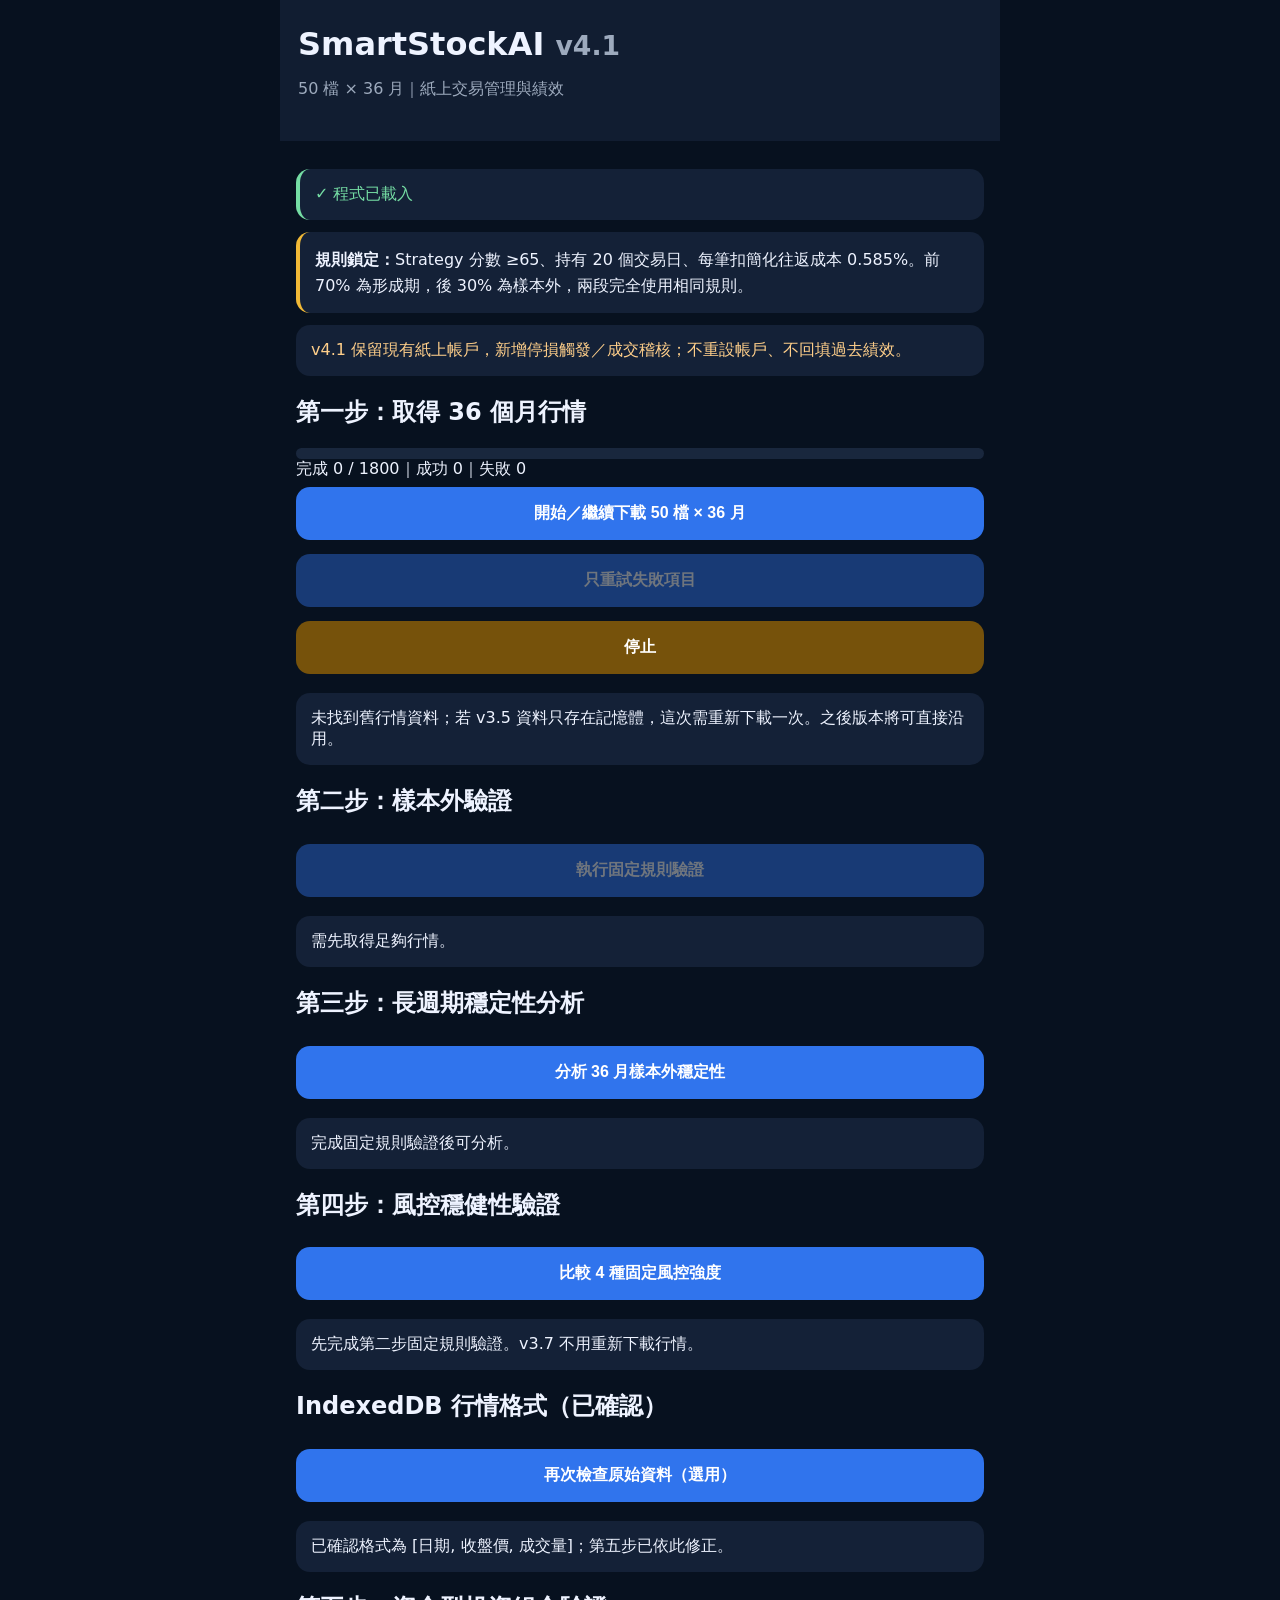
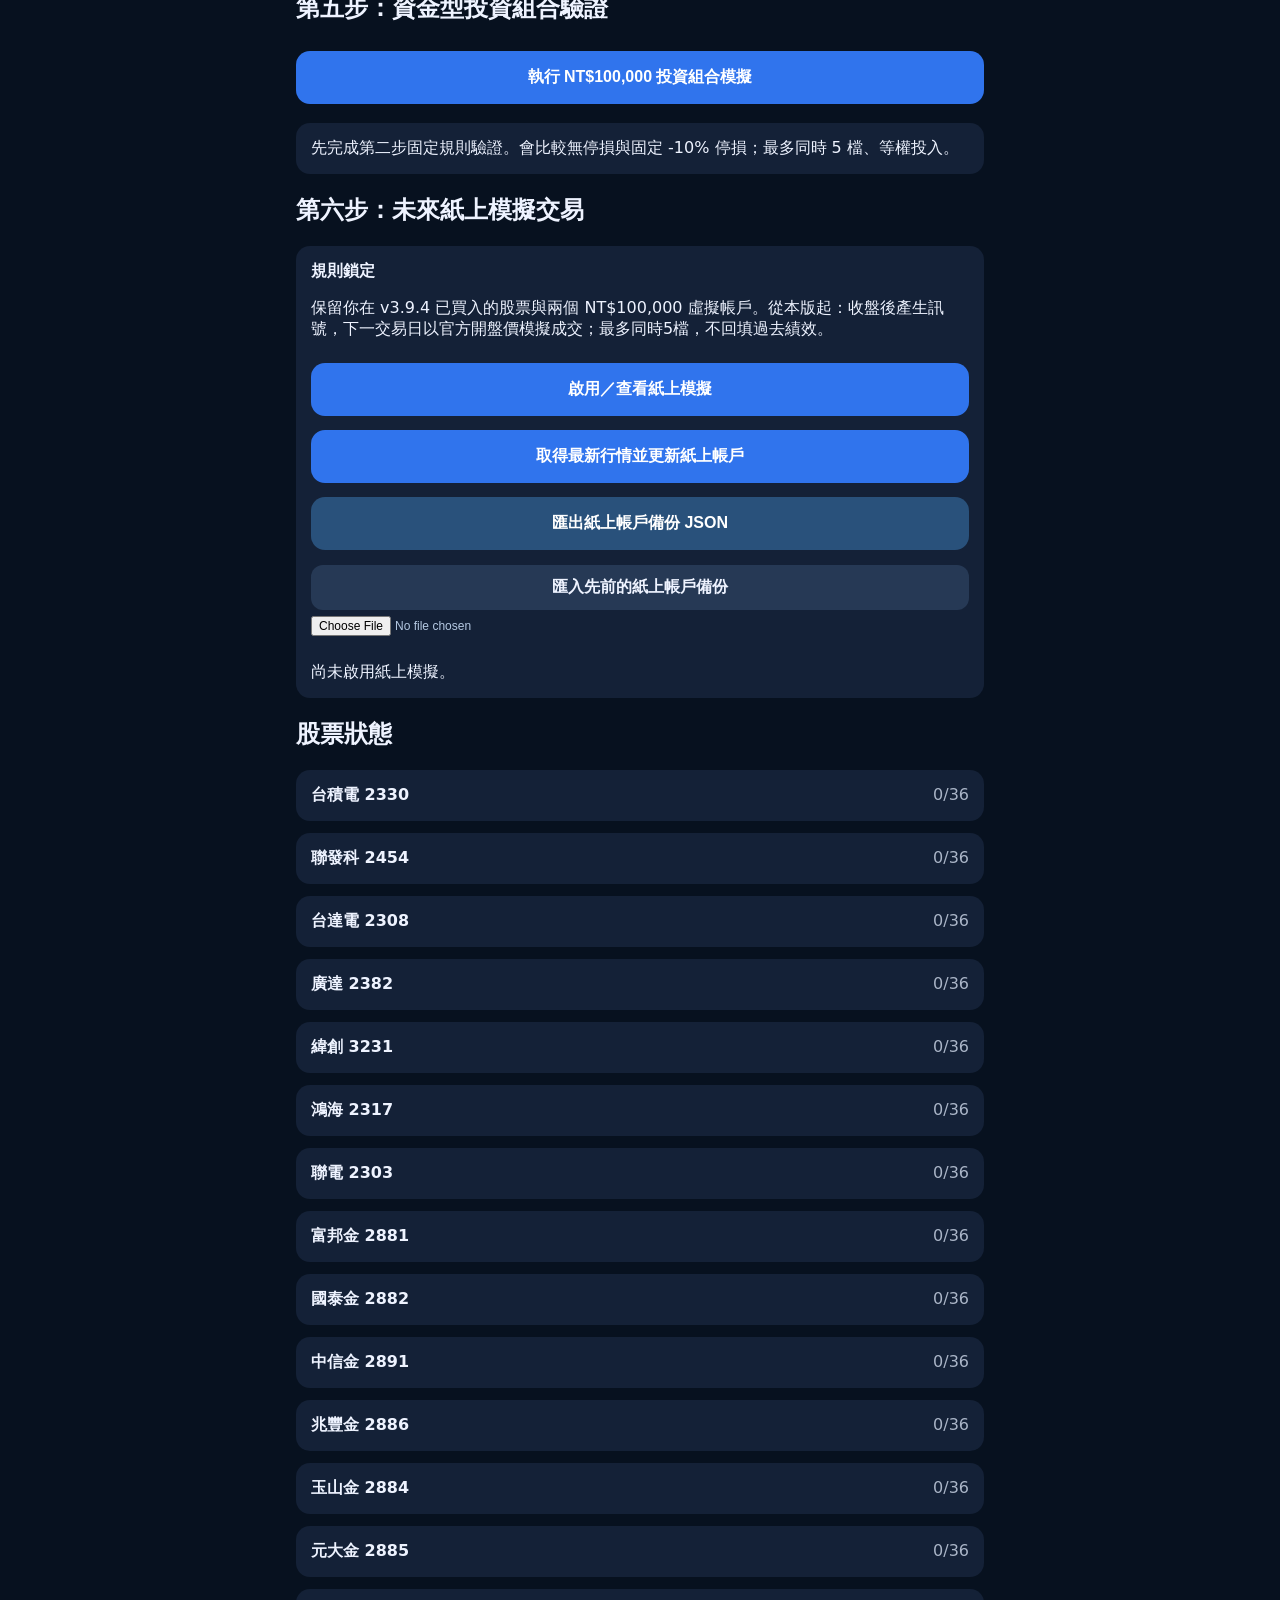
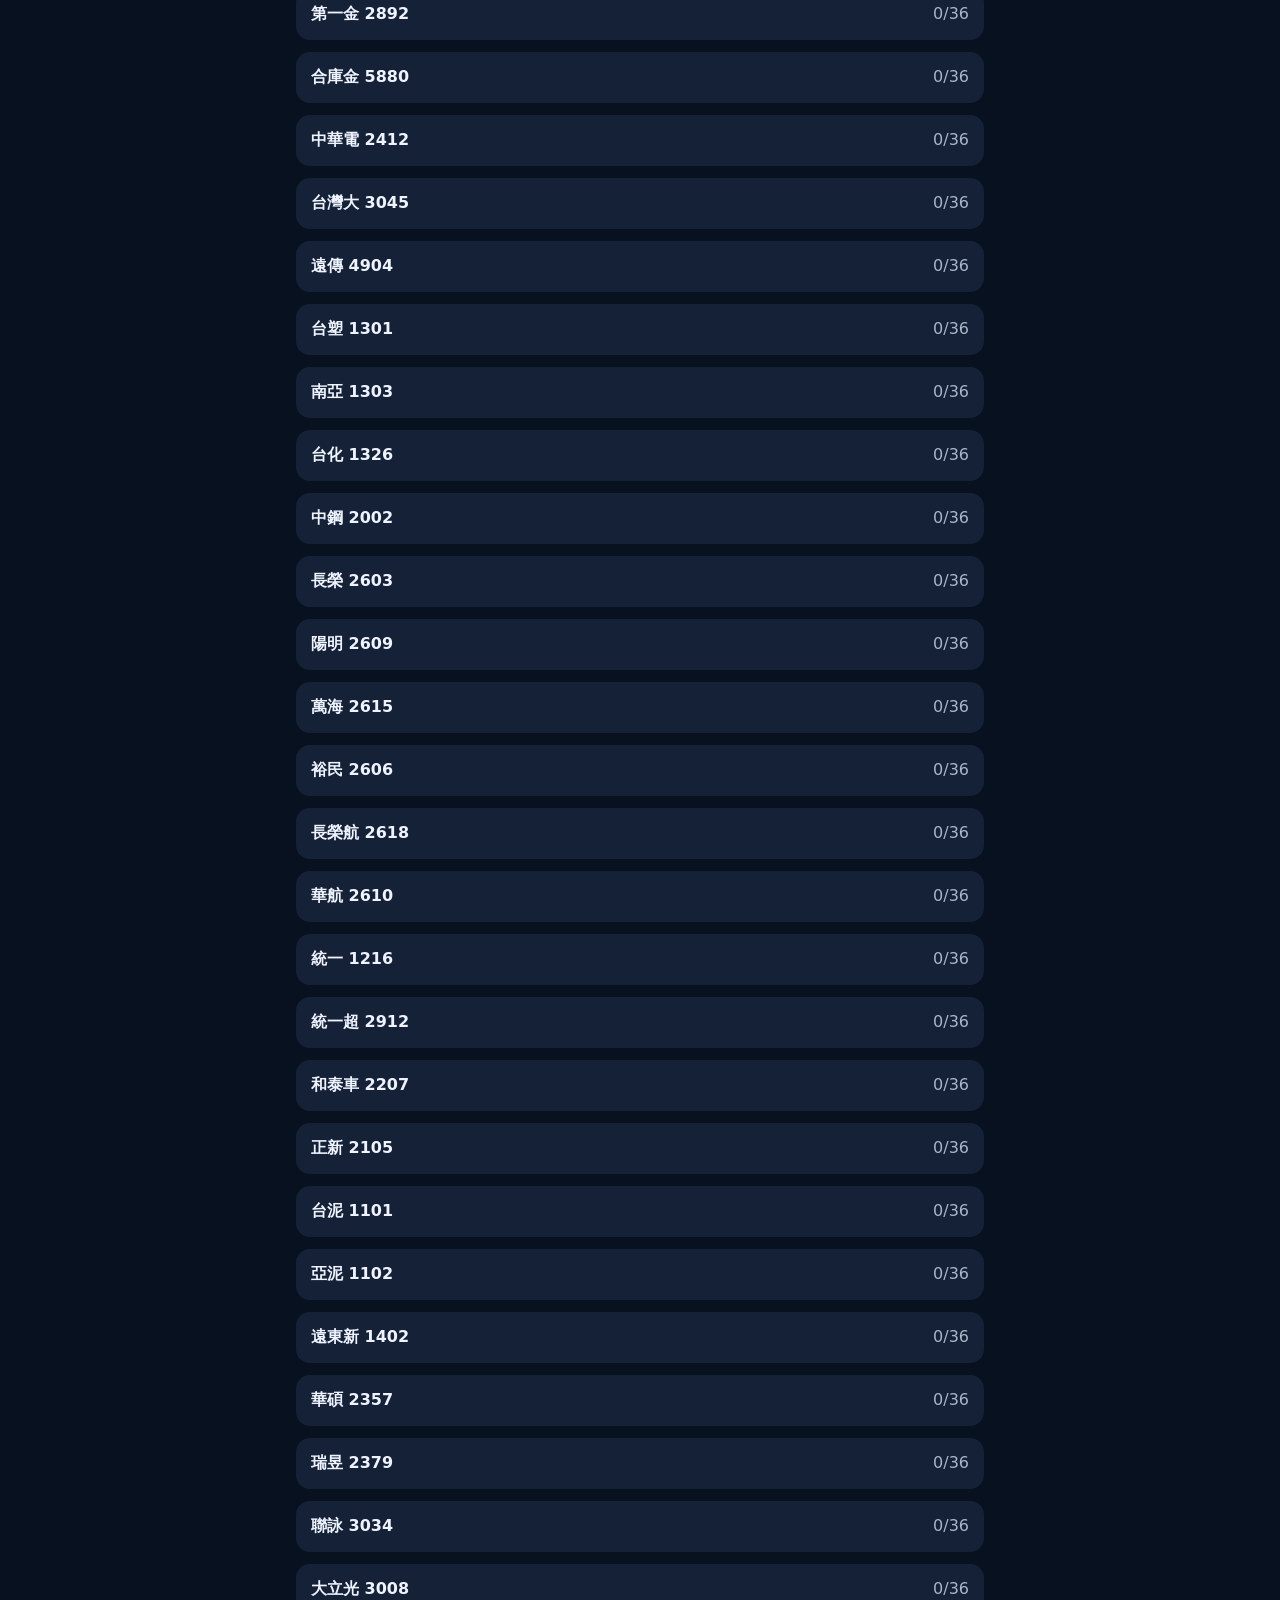
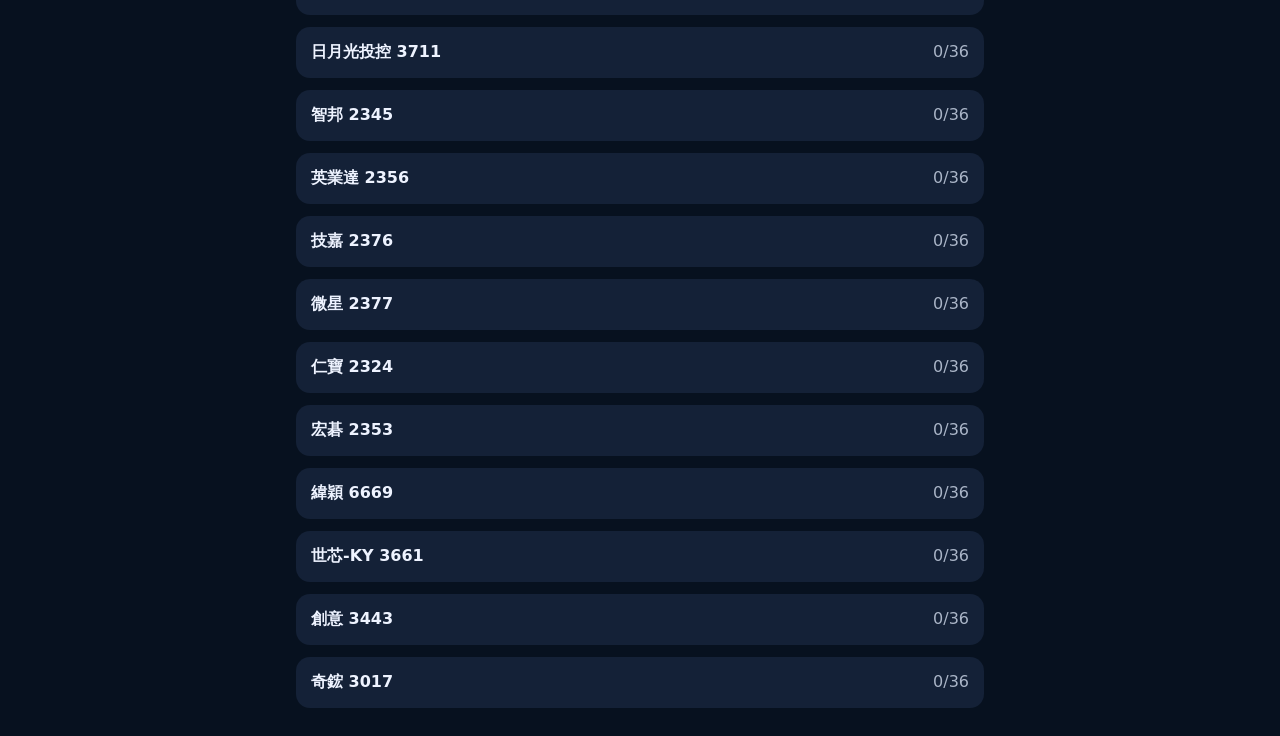
==== index.html @ 05447b38 "Add files via upload" ====
<!doctype html><html lang="zh-Hant"><head><meta charset="utf-8"><meta name="viewport" content="width=device-width,initial-scale=1"><title>SmartStockAI v4.1</title><link rel="stylesheet" href="style.css?v=41"></head><body><header><h1>SmartStockAI <small>v4.1</small></h1><p>50 檔 × 36 月｜紙上交易管理與績效</p></header><main><div class="ok">✓ 程式已載入</div><div class="note"><b>規則鎖定：</b>Strategy 分數 ≥65、持有 20 個交易日、每筆扣簡化往返成本 0.585%。前 70% 為形成期，後 30% 為樣本外，兩段完全使用相同規則。</div><div class="warn">v4.1 保留現有紙上帳戶，新增停損觸發／成交稽核；不重設帳戶、不回填過去績效。</div><h2>第一步：取得 36 個月行情</h2><div class="meter"><div id="bar"></div></div><div id="summary"></div><button id="start">開始／繼續下載 50 檔 × 36 月</button><button id="retry">只重試失敗項目</button><button id="stop" class="stop">停止</button><div id="work" class="box">等待操作</div><h2>第二步：樣本外驗證</h2><button id="validate">執行固定規則驗證</button><div id="result" class="box">需先取得足夠行情。</div><h2>第三步：長週期穩定性分析</h2><button id="stability">分析 36 月樣本外穩定性</button><div id="stable" class="box">完成固定規則驗證後可分析。</div><h2>第四步：風控穩健性驗證</h2>
<button id="risk">比較 4 種固定風控強度</button>
<div id="riskResult" class="box">先完成第二步固定規則驗證。v3.7 不用重新下載行情。</div><h2>IndexedDB 行情格式（已確認）</h2>
<button id="inspectDB">再次檢查原始資料（選用）</button>
<div id="inspectResult" class="box">已確認格式為 [日期, 收盤價, 成交量]；第五步已依此修正。</div>
<h2>第五步：資金型投資組合驗證</h2>
<button id="portfolio">執行 NT$100,000 投資組合模擬</button>
<div id="portfolioResult" class="box">先完成第二步固定規則驗證。會比較無停損與固定 -10% 停損；最多同時 5 檔、等權投入。</div>
<h2>第六步：未來紙上模擬交易</h2>
<div class="box">
  <b>規則鎖定</b>
  <p>保留你在 v3.9.4 已買入的股票與兩個 NT$100,000 虛擬帳戶。從本版起：收盤後產生訊號，下一交易日以官方開盤價模擬成交；最多同時5檔，不回填過去績效。</p>
  <button id="paperInit">啟用／查看紙上模擬</button>
  <button id="paperRun">取得最新行情並更新紙上帳戶</button>
<button id="paperBackup" class="secondary">匯出紙上帳戶備份 JSON</button>
<label class="restoreLabel" for="paperRestore">匯入先前的紙上帳戶備份</label><input id="paperRestore" type="file" accept="application/json,.json">
  <div id="paperResult">尚未啟用紙上模擬。</div>
</div>
<h2>股票狀態</h2><div id="stocks"></div></main><script src="app.js?v=41"></script></body></html>
---- style.css ----
*{box-sizing:border-box}body{margin:0;background:#07111f;color:#eef3ff;font-family:system-ui,sans-serif}header,main{max-width:720px;margin:auto}header{padding:25px 18px;background:#111d31}h1{margin:0}small,header p,.foot{color:#9daabd}main{padding:16px}.ok,.note,.warn,.box,.card,.mini{background:#142137;border-radius:14px;padding:15px;margin:12px 0}.ok{color:#75dda4;border-left:4px solid #75dda4}.note{border-left:4px solid #f1b936;line-height:1.6}.warn{color:#ffcf8a}.meter{height:11px;background:#19273d;border-radius:10px;overflow:hidden}.meter div{height:100%;background:#3478ef}.card,.mini{display:flex;justify-content:space-between;gap:10px}.card span,.mini span{color:#aab5c7;text-align:right}button{width:100%;border:0;border-radius:14px;padding:16px;margin:7px 0;background:#3074ed;color:#fff;font-weight:800;font-size:16px}button:disabled{opacity:.42}.stop{background:#76520b}.grid{display:grid;grid-template-columns:1fr 1fr;gap:10px}.grid div{background:#0e1a2d;border-radius:12px;padding:13px}.grid b{display:block;font-size:24px}.grid small{color:#9daabd}
.compare{display:grid;grid-template-columns:1fr 1fr;gap:10px;margin:12px 0}
.compare>div{background:#0e1a2d;border-radius:12px;padding:14px}
.compare h4{margin:0 0 10px;color:#aab5c7}
.compare b,.compare span{display:block;margin:5px 0}
@media(max-width:430px){.compare{grid-template-columns:1fr 1fr}.compare b{font-size:17px}}

.riskTable{display:grid;grid-template-columns:1.05fr .7fr .9fr .9fr 1.25fr;gap:1px;background:#26354b;border-radius:10px;overflow:hidden;margin:12px 0;font-size:13px}
.riskTable>div{background:#101d31;padding:10px 5px;text-align:center}
.riskTable .rh{font-weight:700;color:#aab7ca;background:#17263d}
@media(max-width:430px){.riskTable{font-size:11px}.riskTable>div{padding:9px 2px}}

#portfolioResult .compare{margin-top:12px}
#portfolioResult .compare span{font-size:13px;color:#c2ccda}

#paperResult{margin-top:14px}#paperResult .compare{margin-top:10px}

/* v4 paper trade management */
.paperTable{width:100%;border-collapse:collapse;white-space:nowrap;font-size:12px}
.paperTable th,.paperTable td{padding:10px 8px;border-bottom:1px solid #2d3d53;text-align:left}
.paperTable th{color:#b2c9e8;background:#1d304a}
.tableScroll{max-width:100%;overflow-x:auto;border-radius:10px;border:1px solid #253851;margin:8px 0 14px}
.gain{color:#8de1b7}.loss{color:#ffb3ad}
.paperChart{width:100%;display:block;background:#101e32;border-radius:10px;margin:8px 0}
.paperDates{font-size:12px;color:#a8b6cc}
.statusText{white-space:pre-wrap;overflow-wrap:anywhere;background:#10243b;border-radius:9px;padding:12px}
.restoreLabel{display:block;background:#263955;border-radius:12px;padding:12px;text-align:center;font-weight:700;margin-top:8px}
#paperRestore{margin:6px 0 12px;width:100%;font-size:12px;color:#b5c9e2}
button.secondary{background:#29517b}
.accountSummary b{font-size:19px}
@media(max-width:420px){.compare{gap:7px}.compare>div{padding:11px}.compare span{font-size:12px;overflow-wrap:anywhere}}
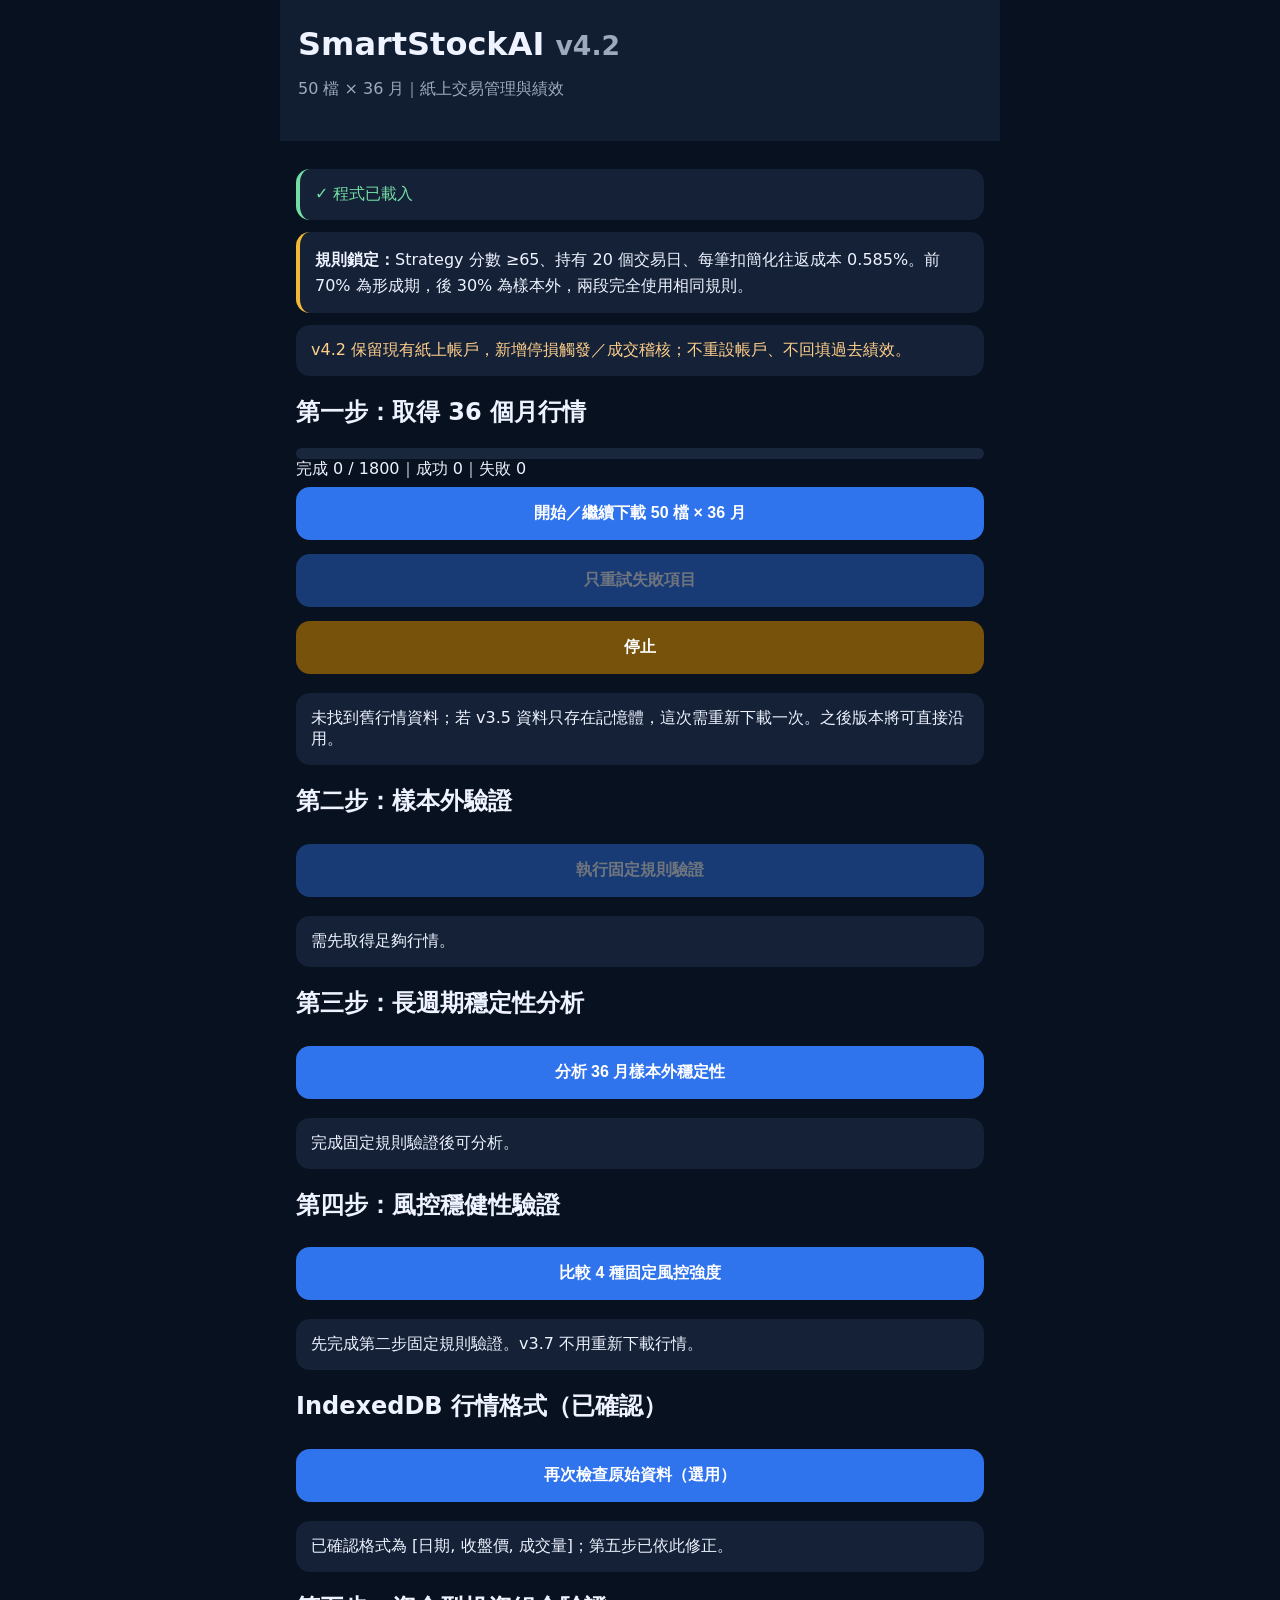
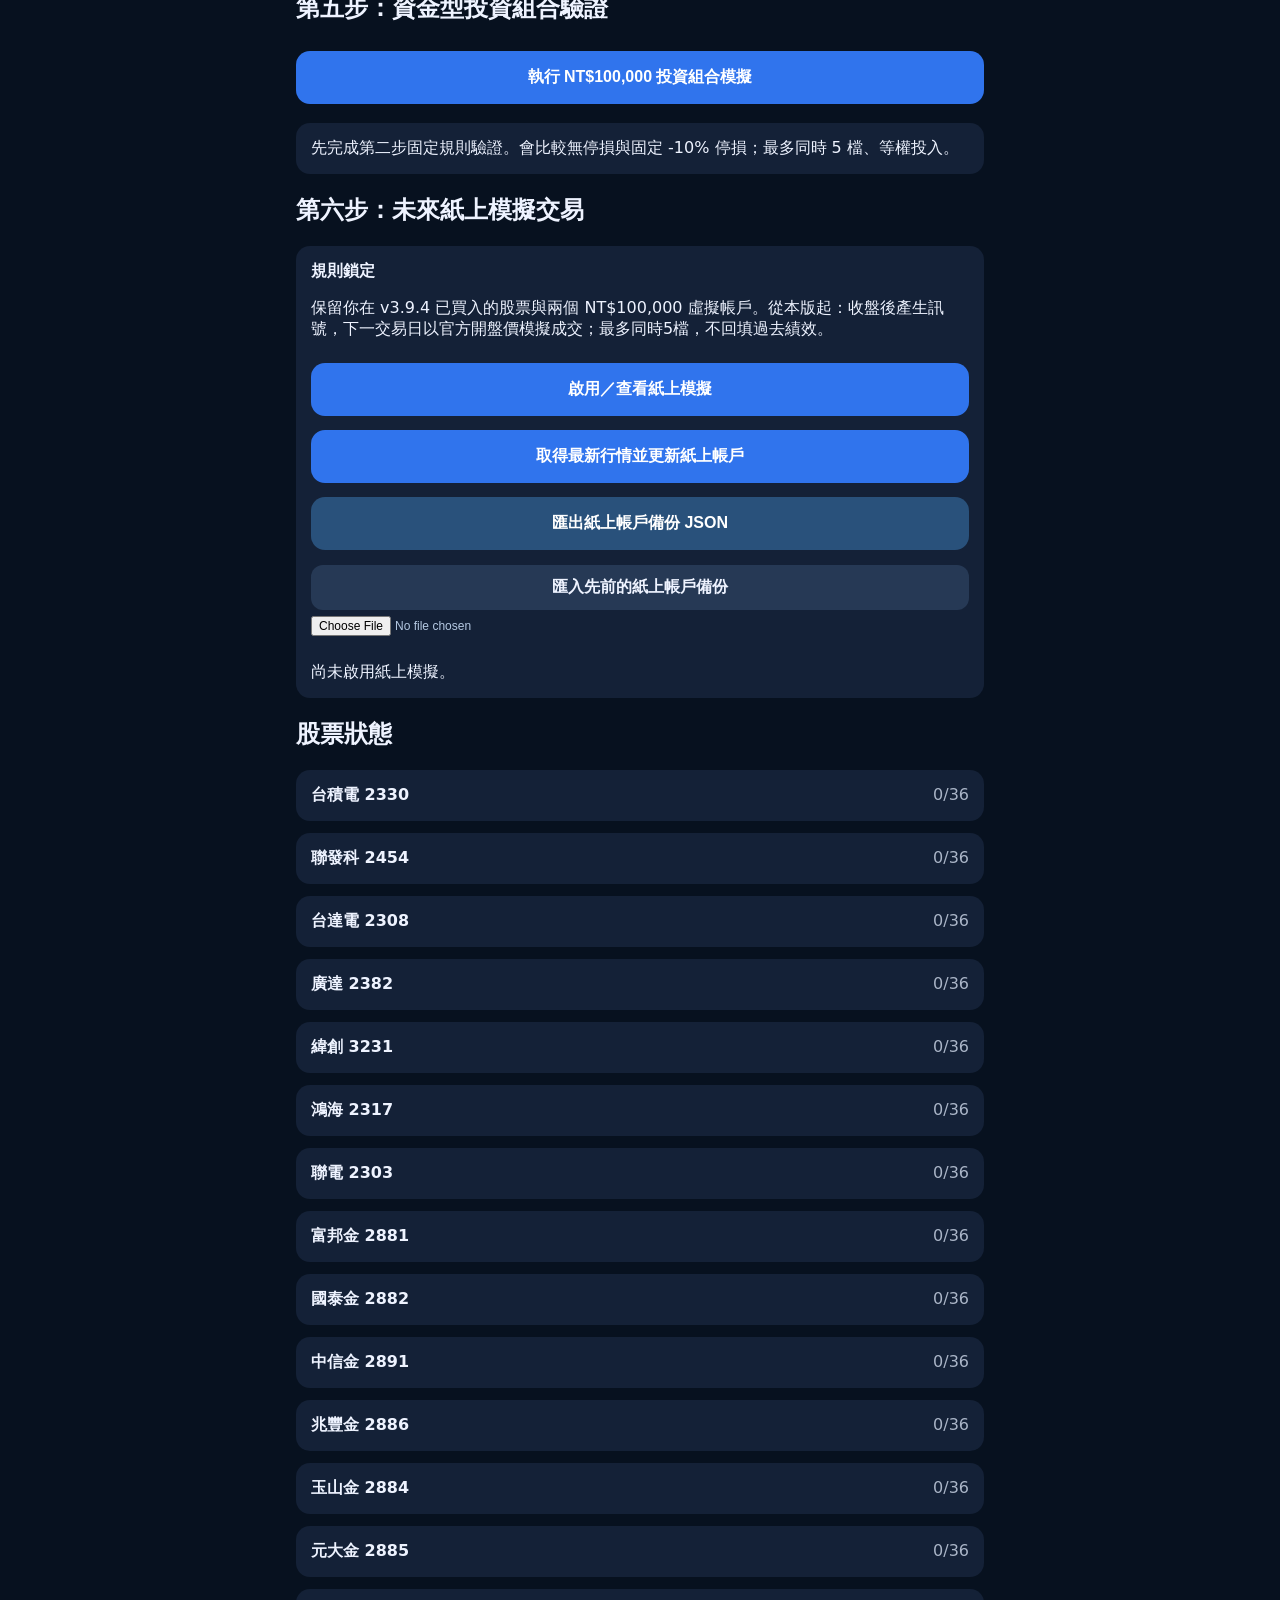
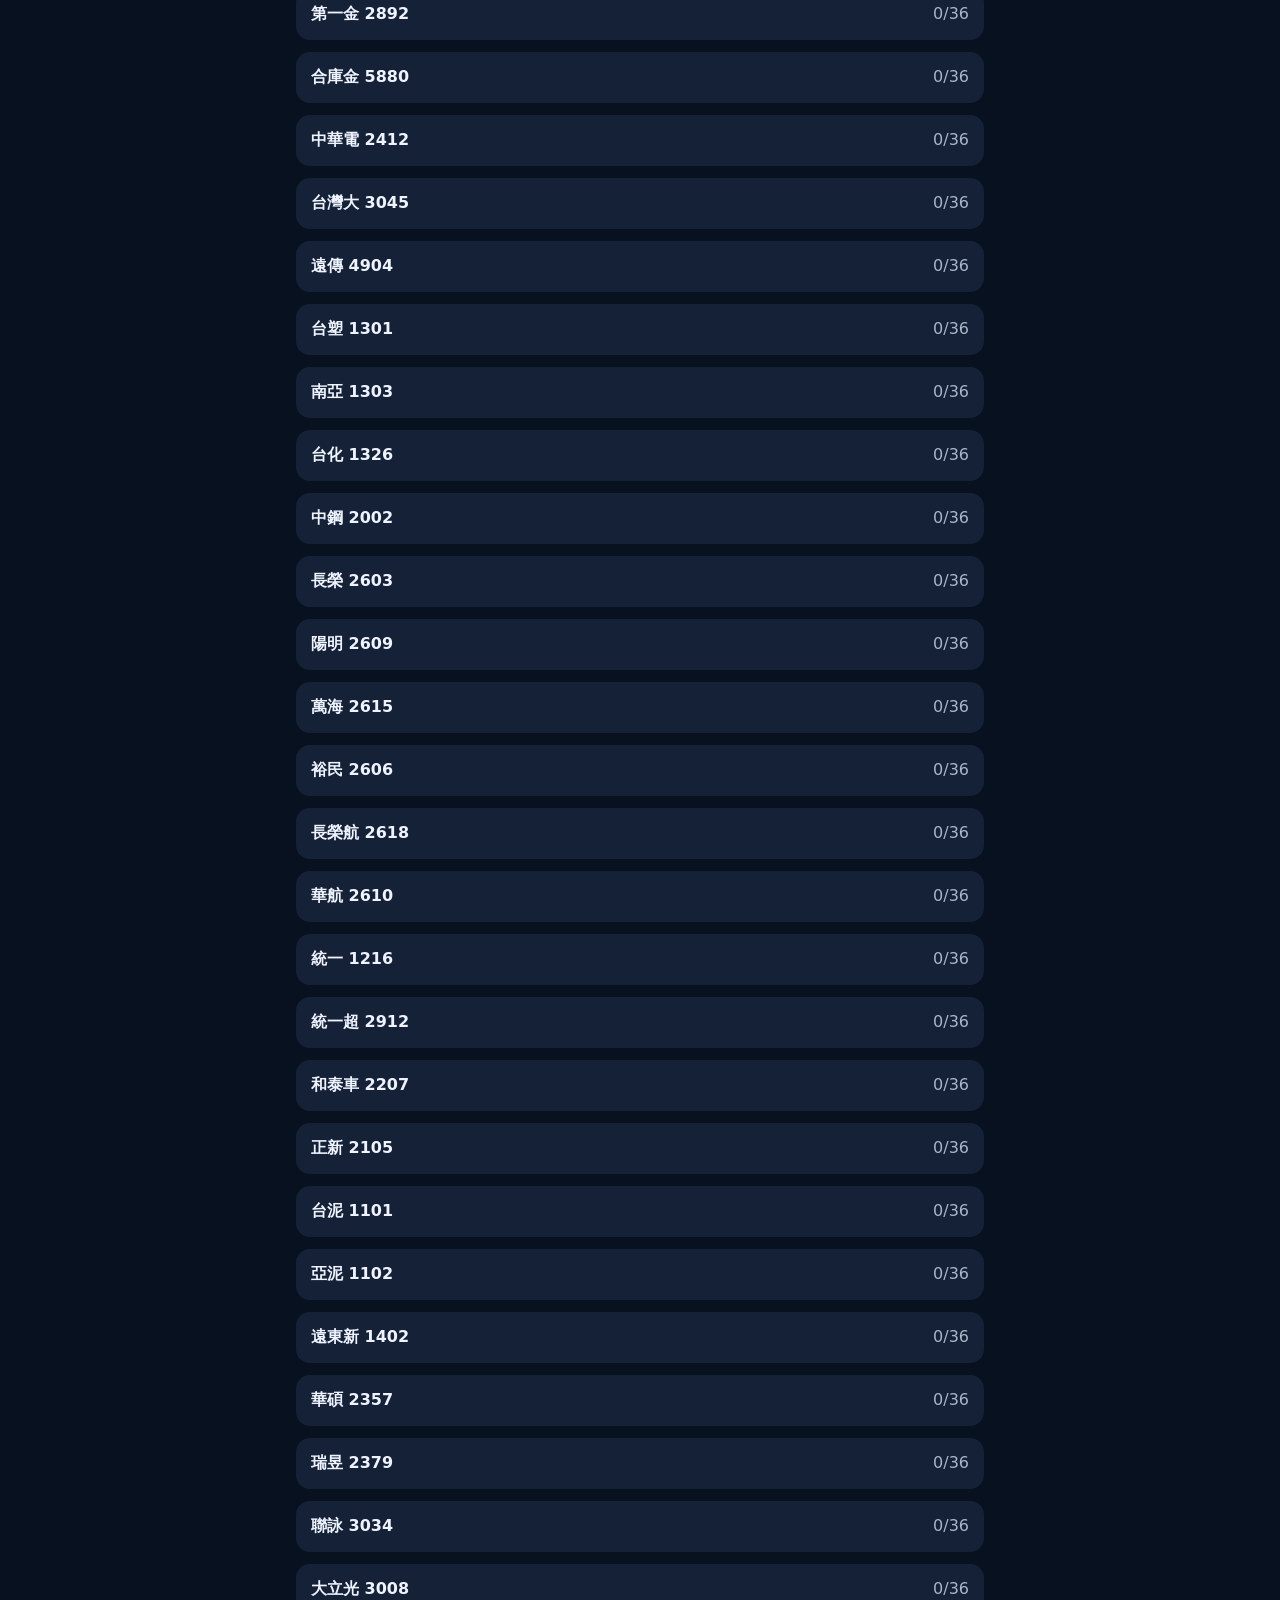
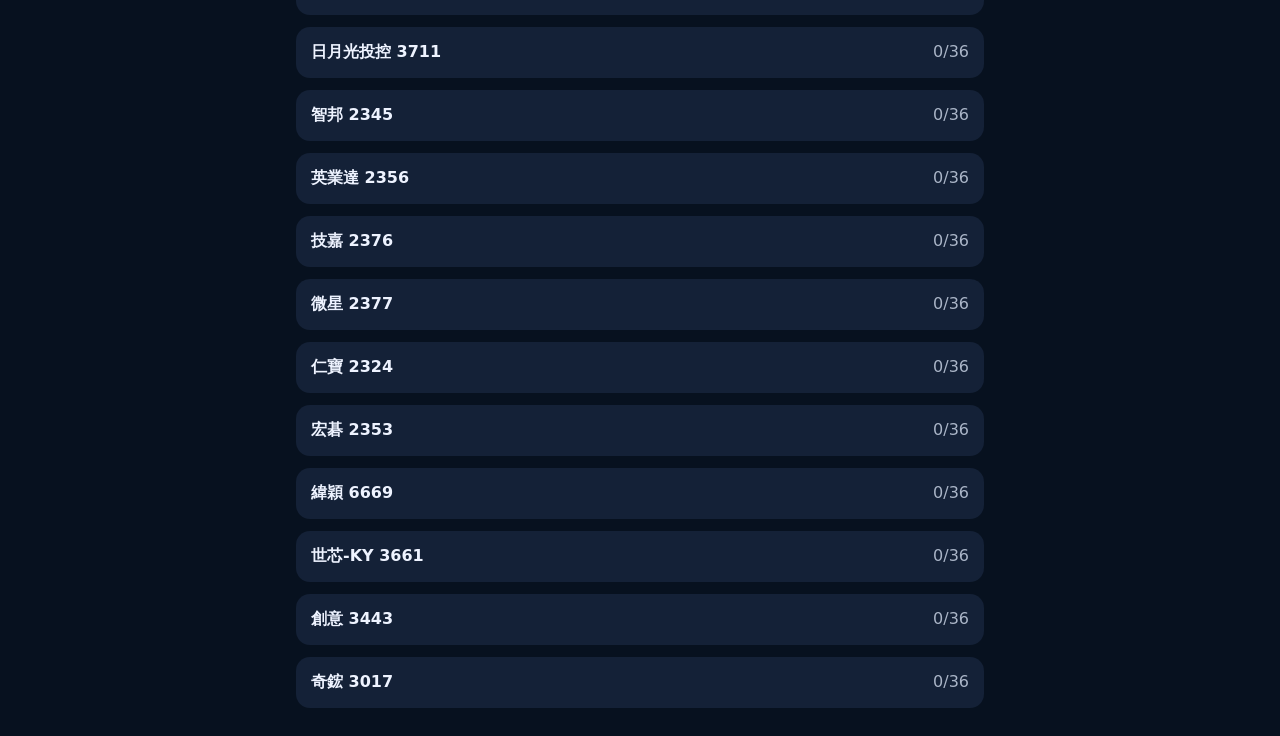
==== commit 962d3e88: "Add files via upload" ====
--- a/index.html
+++ b/index.html
@@ -1,4 +1,4 @@
-<!doctype html><html lang="zh-Hant"><head><meta charset="utf-8"><meta name="viewport" content="width=device-width,initial-scale=1"><title>SmartStockAI v4.1</title><link rel="stylesheet" href="style.css?v=41"></head><body><header><h1>SmartStockAI <small>v4.1</small></h1><p>50 檔 × 36 月｜紙上交易管理與績效</p></header><main><div class="ok">✓ 程式已載入</div><div class="note"><b>規則鎖定：</b>Strategy 分數 ≥65、持有 20 個交易日、每筆扣簡化往返成本 0.585%。前 70% 為形成期，後 30% 為樣本外，兩段完全使用相同規則。</div><div class="warn">v4.1 保留現有紙上帳戶，新增停損觸發／成交稽核；不重設帳戶、不回填過去績效。</div><h2>第一步：取得 36 個月行情</h2><div class="meter"><div id="bar"></div></div><div id="summary"></div><button id="start">開始／繼續下載 50 檔 × 36 月</button><button id="retry">只重試失敗項目</button><button id="stop" class="stop">停止</button><div id="work" class="box">等待操作</div><h2>第二步：樣本外驗證</h2><button id="validate">執行固定規則驗證</button><div id="result" class="box">需先取得足夠行情。</div><h2>第三步：長週期穩定性分析</h2><button id="stability">分析 36 月樣本外穩定性</button><div id="stable" class="box">完成固定規則驗證後可分析。</div><h2>第四步：風控穩健性驗證</h2>
+<!doctype html><html lang="zh-Hant"><head><meta charset="utf-8"><meta name="viewport" content="width=device-width,initial-scale=1"><title>SmartStockAI v4.2</title><link rel="stylesheet" href="style.css?v=42"></head><body><header><h1>SmartStockAI <small>v4.2</small></h1><p>50 檔 × 36 月｜紙上交易管理與績效</p></header><main><div class="ok">✓ 程式已載入</div><div class="note"><b>規則鎖定：</b>Strategy 分數 ≥65、持有 20 個交易日、每筆扣簡化往返成本 0.585%。前 70% 為形成期，後 30% 為樣本外，兩段完全使用相同規則。</div><div class="warn">v4.2 保留現有紙上帳戶，新增停損觸發／成交稽核；不重設帳戶、不回填過去績效。</div><h2>第一步：取得 36 個月行情</h2><div class="meter"><div id="bar"></div></div><div id="summary"></div><button id="start">開始／繼續下載 50 檔 × 36 月</button><button id="retry">只重試失敗項目</button><button id="stop" class="stop">停止</button><div id="work" class="box">等待操作</div><h2>第二步：樣本外驗證</h2><button id="validate">執行固定規則驗證</button><div id="result" class="box">需先取得足夠行情。</div><h2>第三步：長週期穩定性分析</h2><button id="stability">分析 36 月樣本外穩定性</button><div id="stable" class="box">完成固定規則驗證後可分析。</div><h2>第四步：風控穩健性驗證</h2>
 <button id="risk">比較 4 種固定風控強度</button>
 <div id="riskResult" class="box">先完成第二步固定規則驗證。v3.7 不用重新下載行情。</div><h2>IndexedDB 行情格式（已確認）</h2>
 <button id="inspectDB">再次檢查原始資料（選用）</button>
@@ -16,4 +16,4 @@
 <label class="restoreLabel" for="paperRestore">匯入先前的紙上帳戶備份</label><input id="paperRestore" type="file" accept="application/json,.json">
   <div id="paperResult">尚未啟用紙上模擬。</div>
 </div>
-<h2>股票狀態</h2><div id="stocks"></div></main><script src="app.js?v=41"></script></body></html>+<h2>股票狀態</h2><div id="stocks"></div></main><script src="app.js?v=42"></script></body></html>
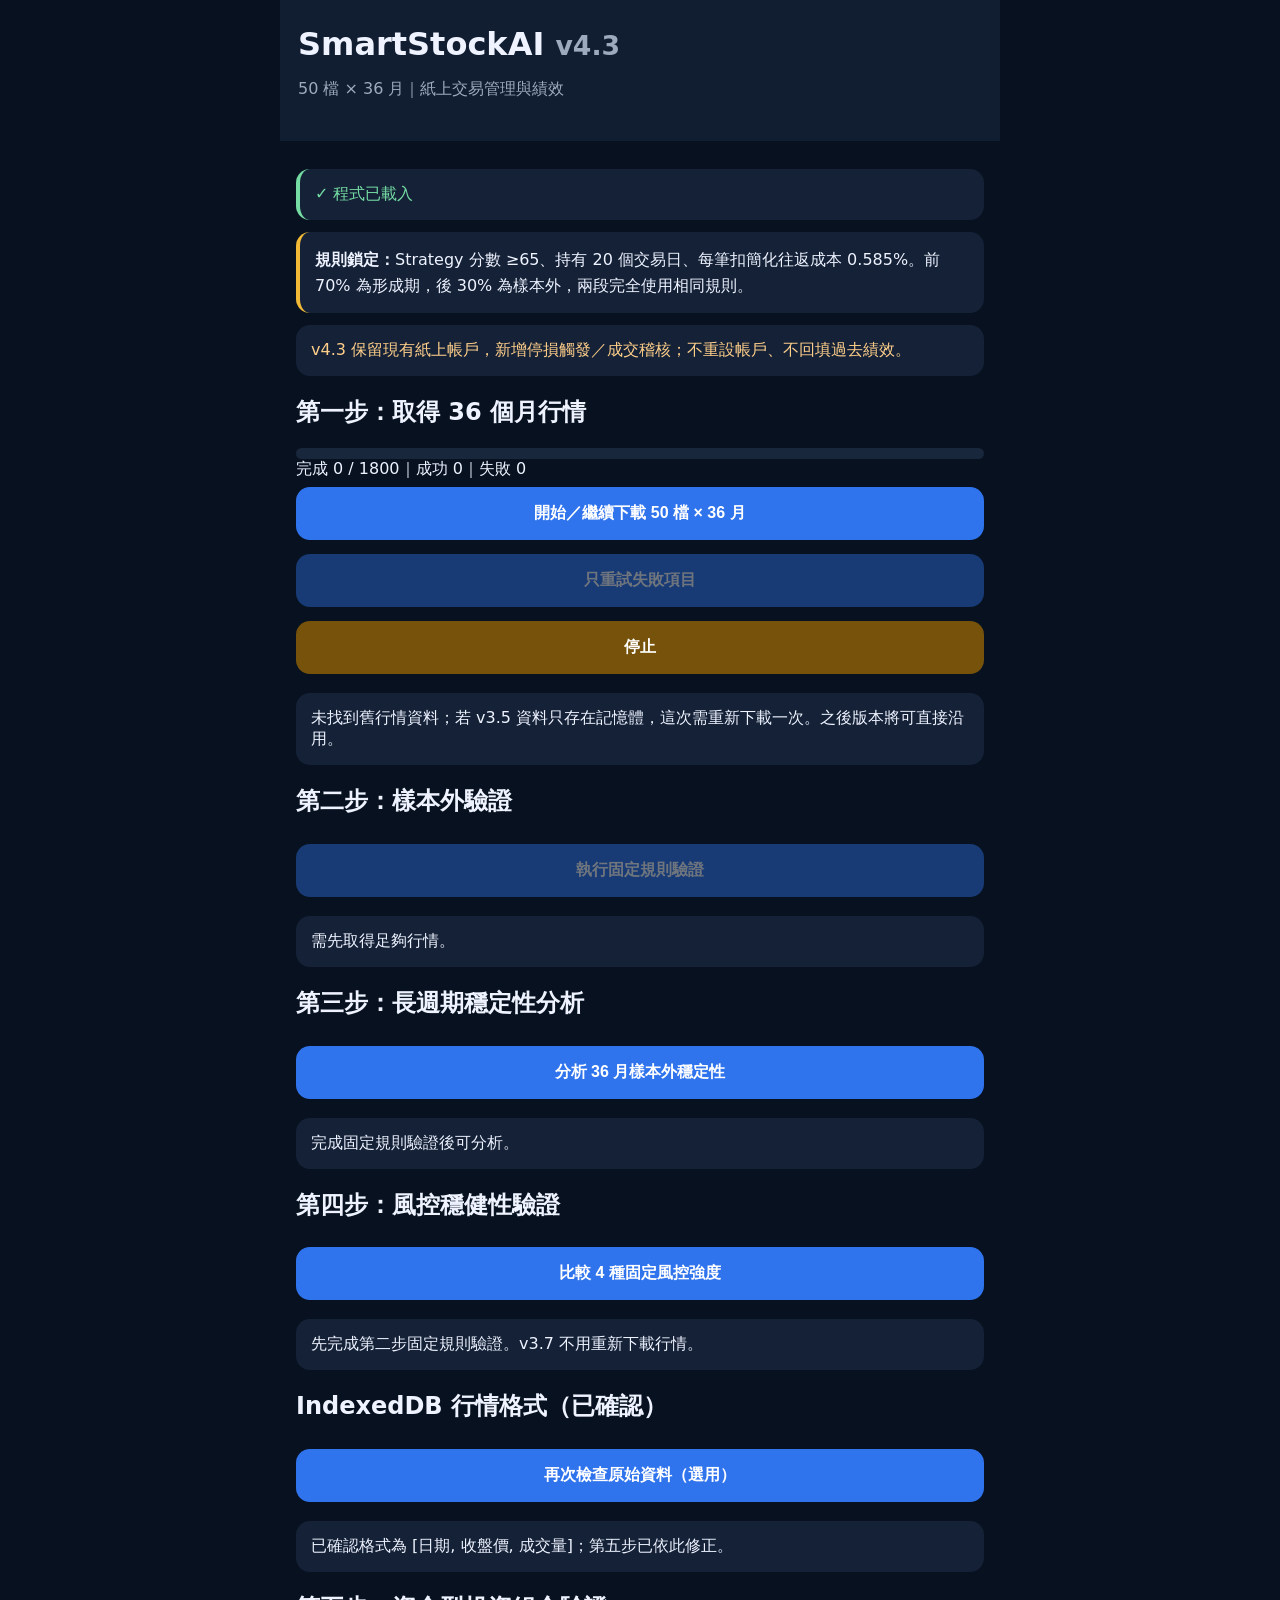
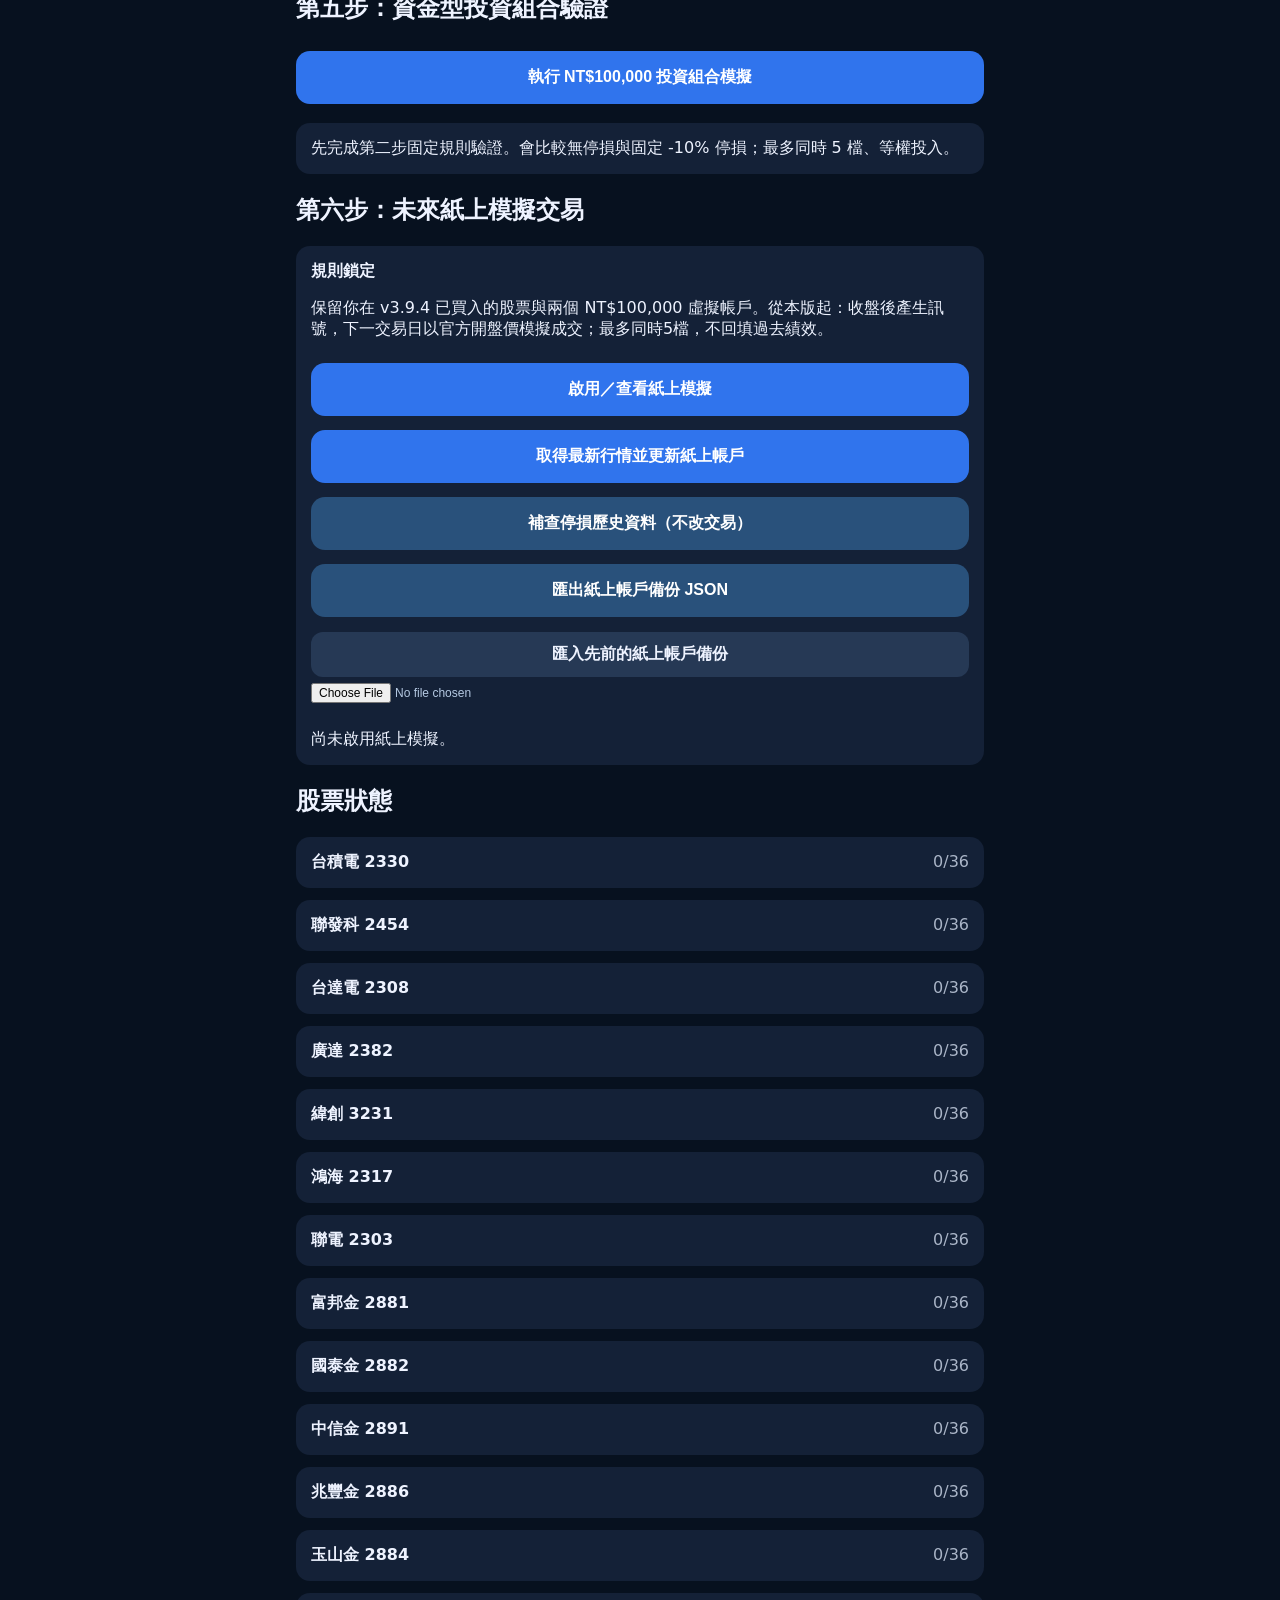
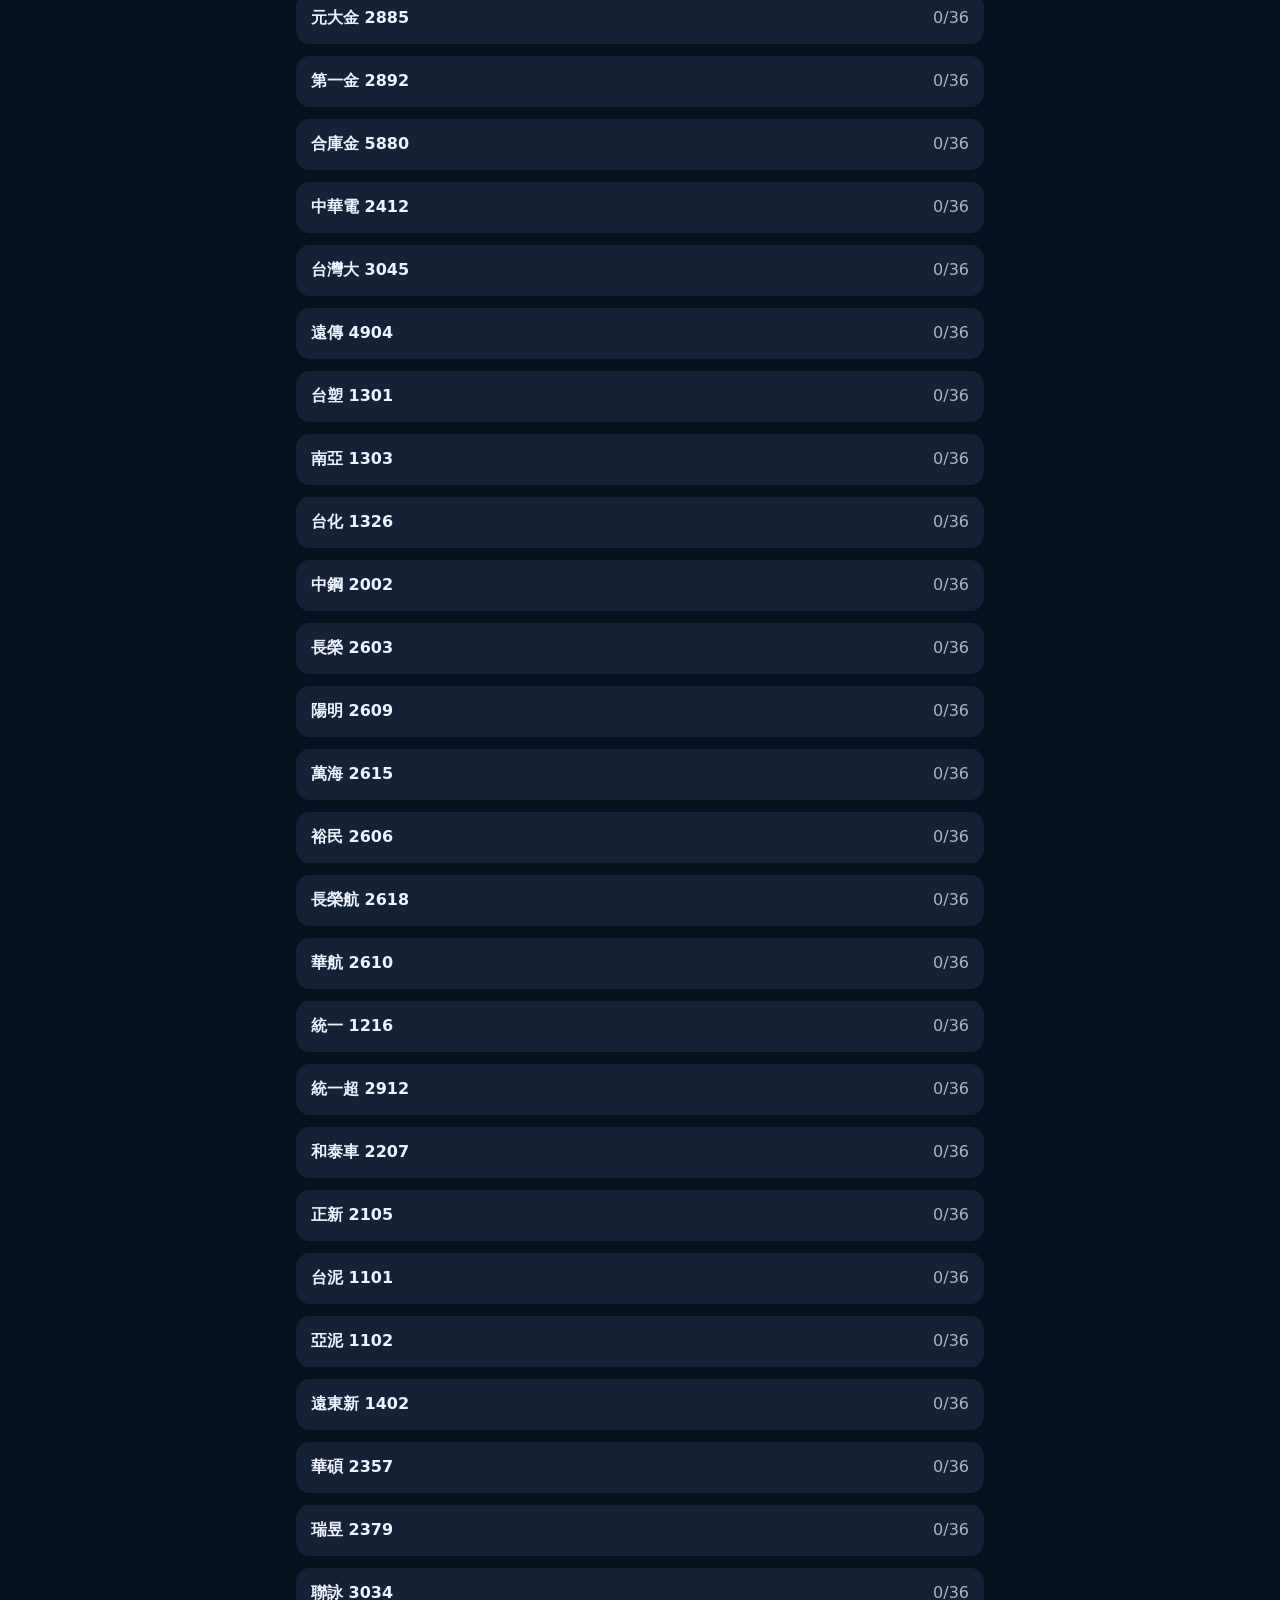
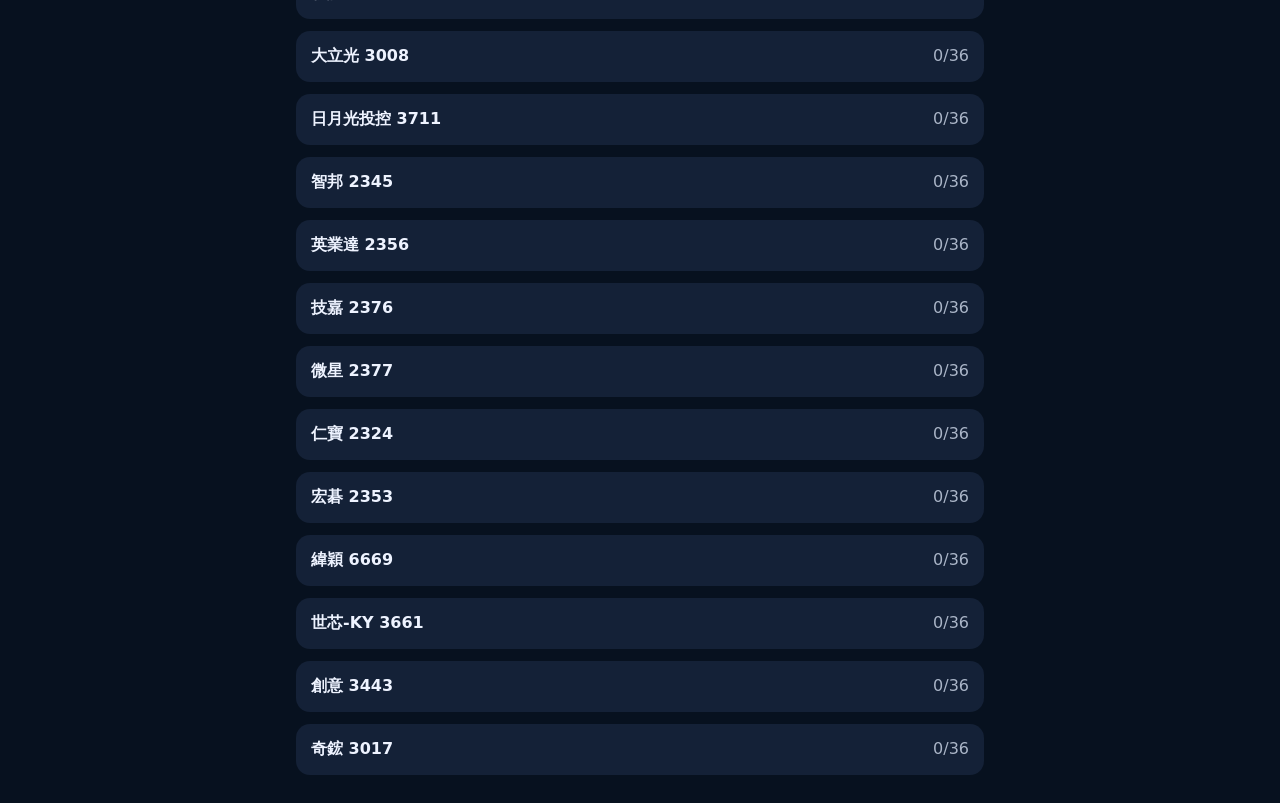
==== commit ac959133: "Add files via upload" ====
--- a/index.html
+++ b/index.html
@@ -1,4 +1,4 @@
-<!doctype html><html lang="zh-Hant"><head><meta charset="utf-8"><meta name="viewport" content="width=device-width,initial-scale=1"><title>SmartStockAI v4.2</title><link rel="stylesheet" href="style.css?v=42"></head><body><header><h1>SmartStockAI <small>v4.2</small></h1><p>50 檔 × 36 月｜紙上交易管理與績效</p></header><main><div class="ok">✓ 程式已載入</div><div class="note"><b>規則鎖定：</b>Strategy 分數 ≥65、持有 20 個交易日、每筆扣簡化往返成本 0.585%。前 70% 為形成期，後 30% 為樣本外，兩段完全使用相同規則。</div><div class="warn">v4.2 保留現有紙上帳戶，新增停損觸發／成交稽核；不重設帳戶、不回填過去績效。</div><h2>第一步：取得 36 個月行情</h2><div class="meter"><div id="bar"></div></div><div id="summary"></div><button id="start">開始／繼續下載 50 檔 × 36 月</button><button id="retry">只重試失敗項目</button><button id="stop" class="stop">停止</button><div id="work" class="box">等待操作</div><h2>第二步：樣本外驗證</h2><button id="validate">執行固定規則驗證</button><div id="result" class="box">需先取得足夠行情。</div><h2>第三步：長週期穩定性分析</h2><button id="stability">分析 36 月樣本外穩定性</button><div id="stable" class="box">完成固定規則驗證後可分析。</div><h2>第四步：風控穩健性驗證</h2>
+<!doctype html><html lang="zh-Hant"><head><meta charset="utf-8"><meta name="viewport" content="width=device-width,initial-scale=1"><title>SmartStockAI v4.3</title><link rel="stylesheet" href="style.css?v=43"></head><body><header><h1>SmartStockAI <small>v4.3</small></h1><p>50 檔 × 36 月｜紙上交易管理與績效</p></header><main><div class="ok">✓ 程式已載入</div><div class="note"><b>規則鎖定：</b>Strategy 分數 ≥65、持有 20 個交易日、每筆扣簡化往返成本 0.585%。前 70% 為形成期，後 30% 為樣本外，兩段完全使用相同規則。</div><div class="warn">v4.3 保留現有紙上帳戶，新增停損觸發／成交稽核；不重設帳戶、不回填過去績效。</div><h2>第一步：取得 36 個月行情</h2><div class="meter"><div id="bar"></div></div><div id="summary"></div><button id="start">開始／繼續下載 50 檔 × 36 月</button><button id="retry">只重試失敗項目</button><button id="stop" class="stop">停止</button><div id="work" class="box">等待操作</div><h2>第二步：樣本外驗證</h2><button id="validate">執行固定規則驗證</button><div id="result" class="box">需先取得足夠行情。</div><h2>第三步：長週期穩定性分析</h2><button id="stability">分析 36 月樣本外穩定性</button><div id="stable" class="box">完成固定規則驗證後可分析。</div><h2>第四步：風控穩健性驗證</h2>
 <button id="risk">比較 4 種固定風控強度</button>
 <div id="riskResult" class="box">先完成第二步固定規則驗證。v3.7 不用重新下載行情。</div><h2>IndexedDB 行情格式（已確認）</h2>
 <button id="inspectDB">再次檢查原始資料（選用）</button>
@@ -12,8 +12,9 @@
   <p>保留你在 v3.9.4 已買入的股票與兩個 NT$100,000 虛擬帳戶。從本版起：收盤後產生訊號，下一交易日以官方開盤價模擬成交；最多同時5檔，不回填過去績效。</p>
   <button id="paperInit">啟用／查看紙上模擬</button>
   <button id="paperRun">取得最新行情並更新紙上帳戶</button>
-<button id="paperBackup" class="secondary">匯出紙上帳戶備份 JSON</button>
+<button id="paperRepair" class="secondary">補查停損歷史資料（不改交易）</button>
+  <button id="paperBackup" class="secondary">匯出紙上帳戶備份 JSON</button>
 <label class="restoreLabel" for="paperRestore">匯入先前的紙上帳戶備份</label><input id="paperRestore" type="file" accept="application/json,.json">
   <div id="paperResult">尚未啟用紙上模擬。</div>
 </div>
-<h2>股票狀態</h2><div id="stocks"></div></main><script src="app.js?v=42"></script></body></html>+<h2>股票狀態</h2><div id="stocks"></div></main><script src="app.js?v=43"></script></body></html>
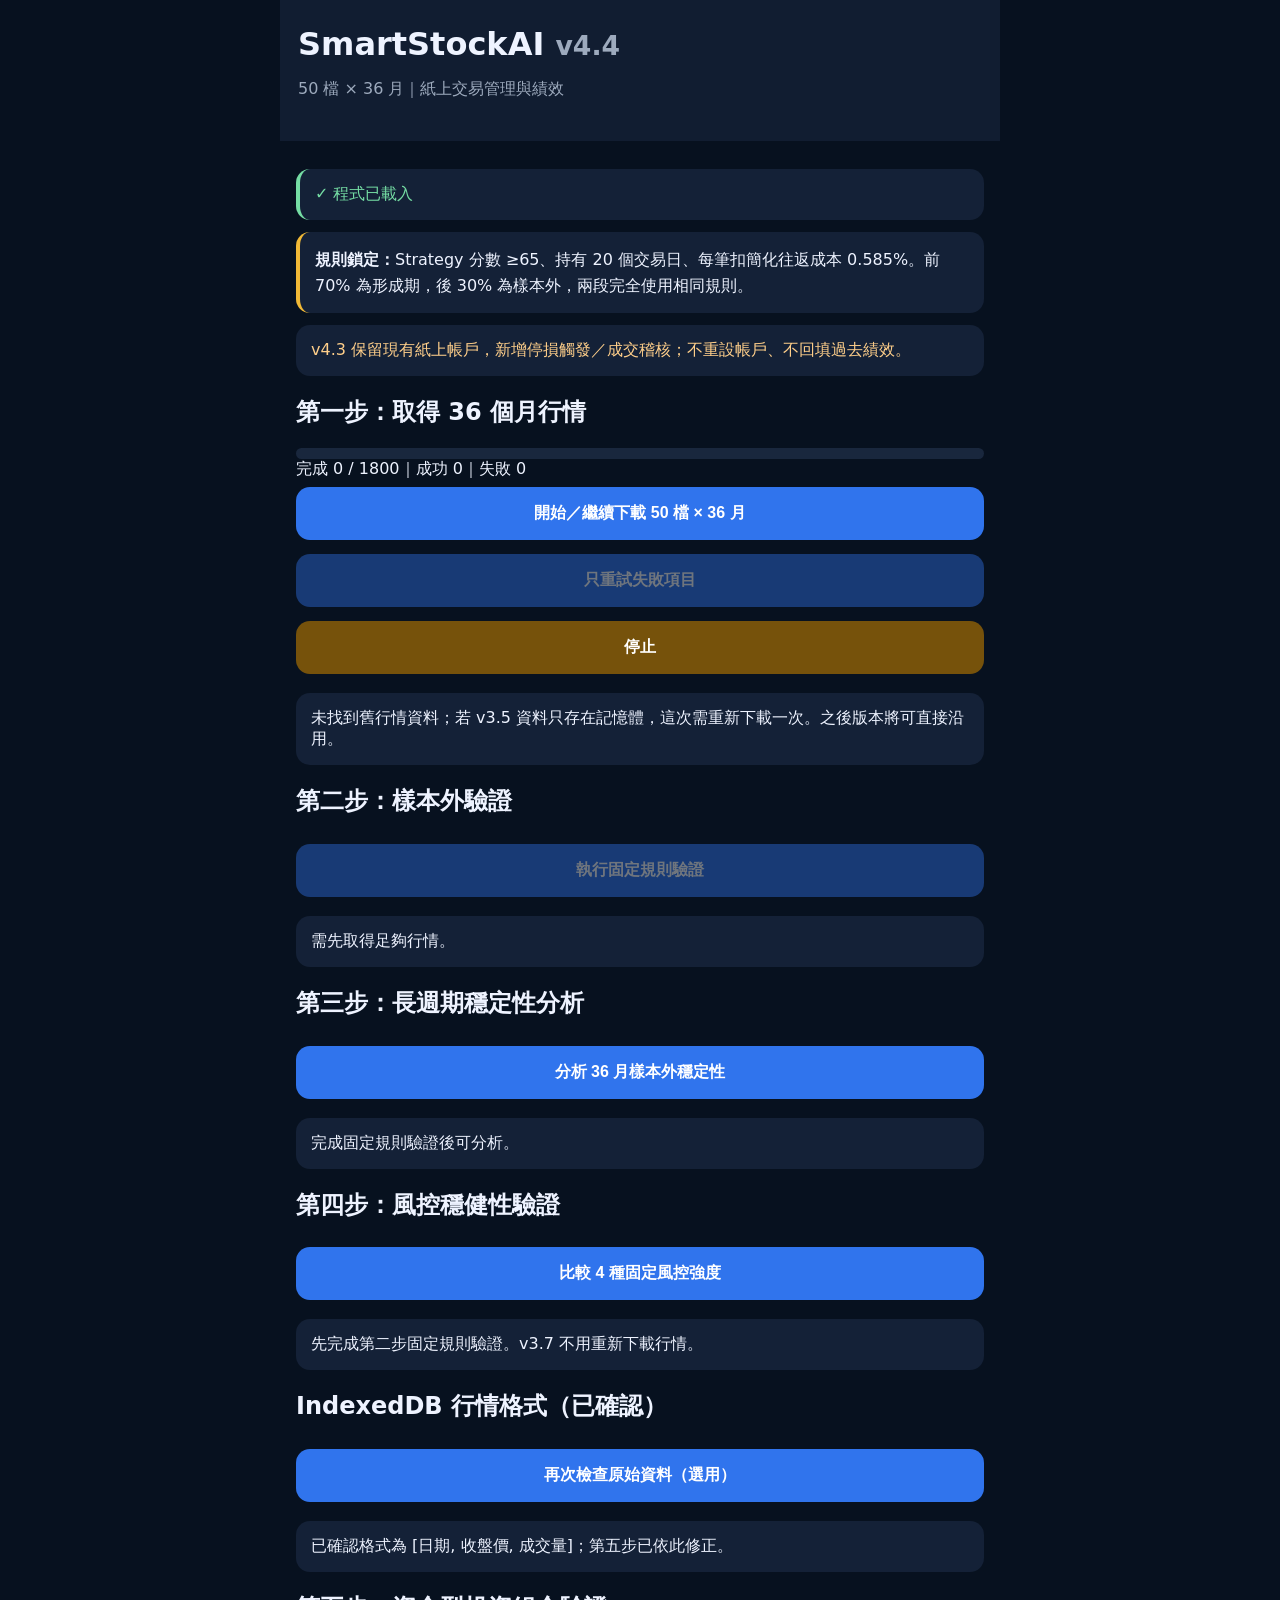
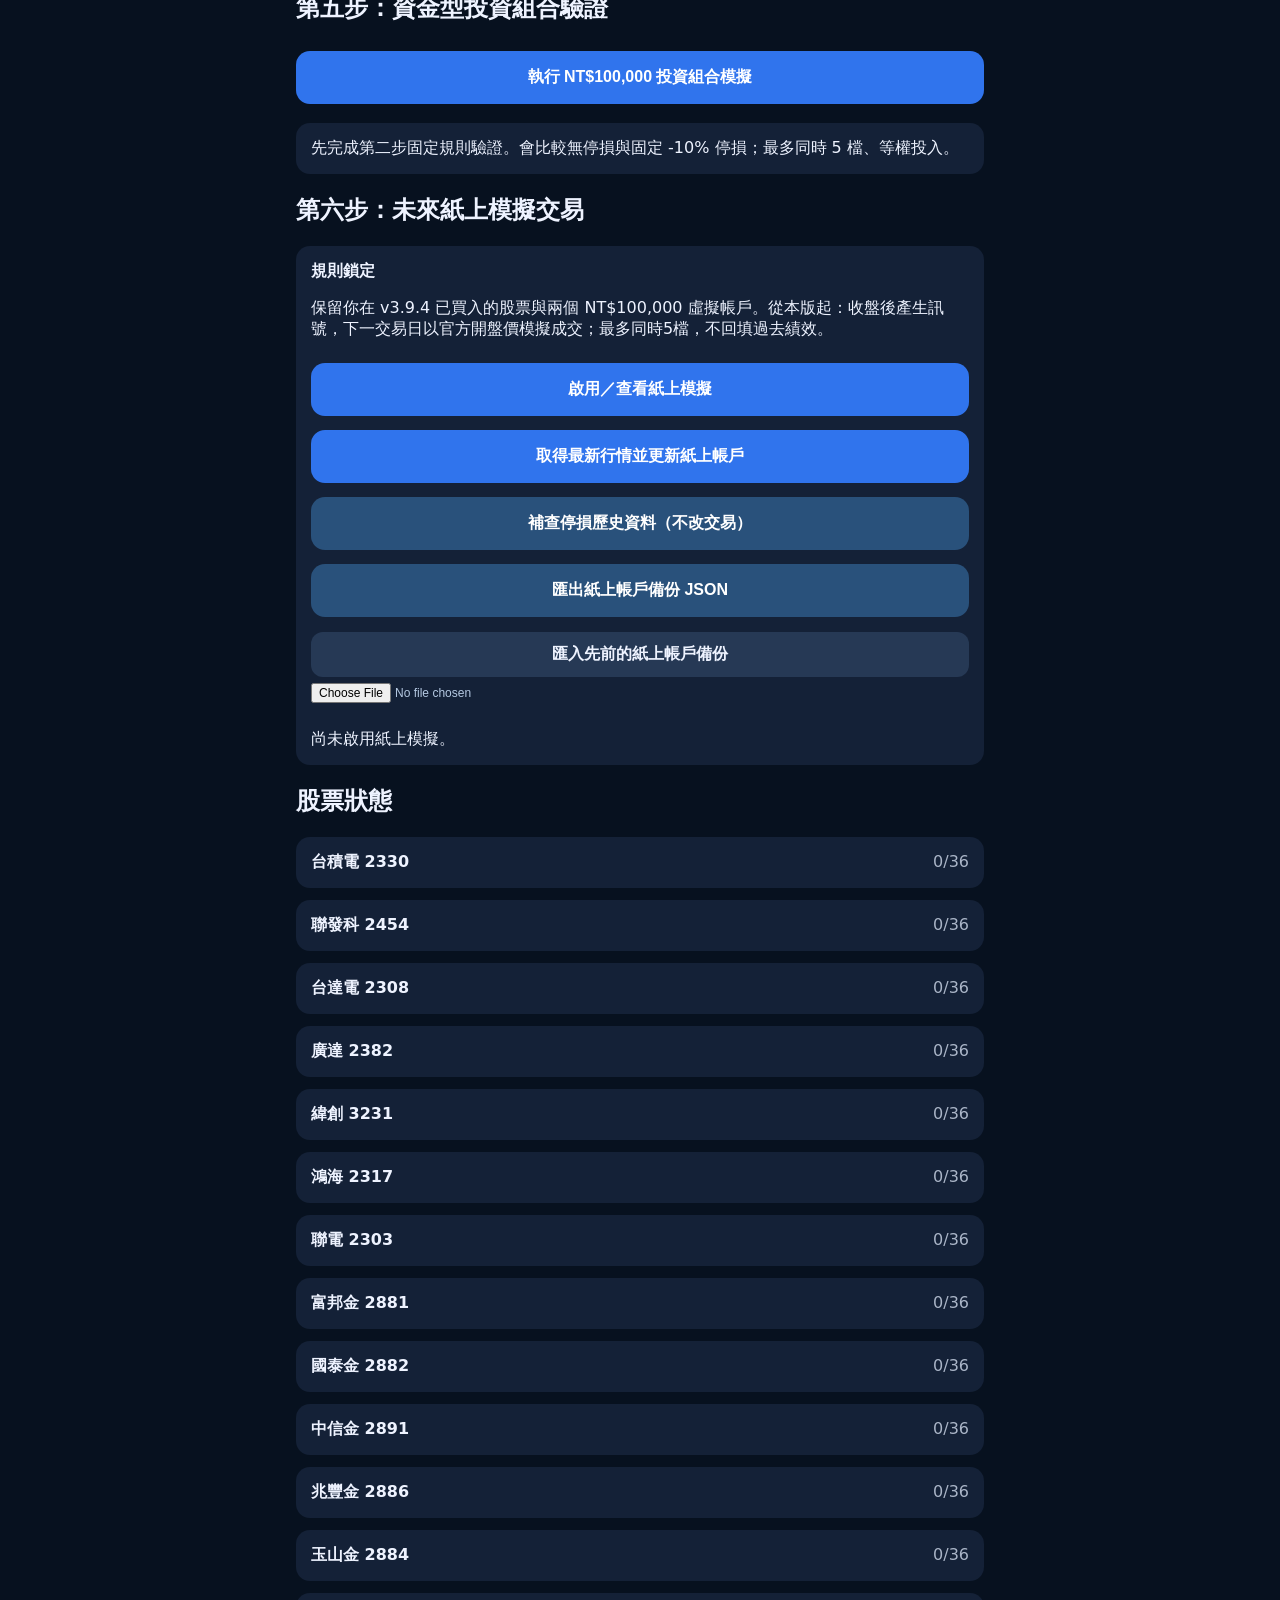
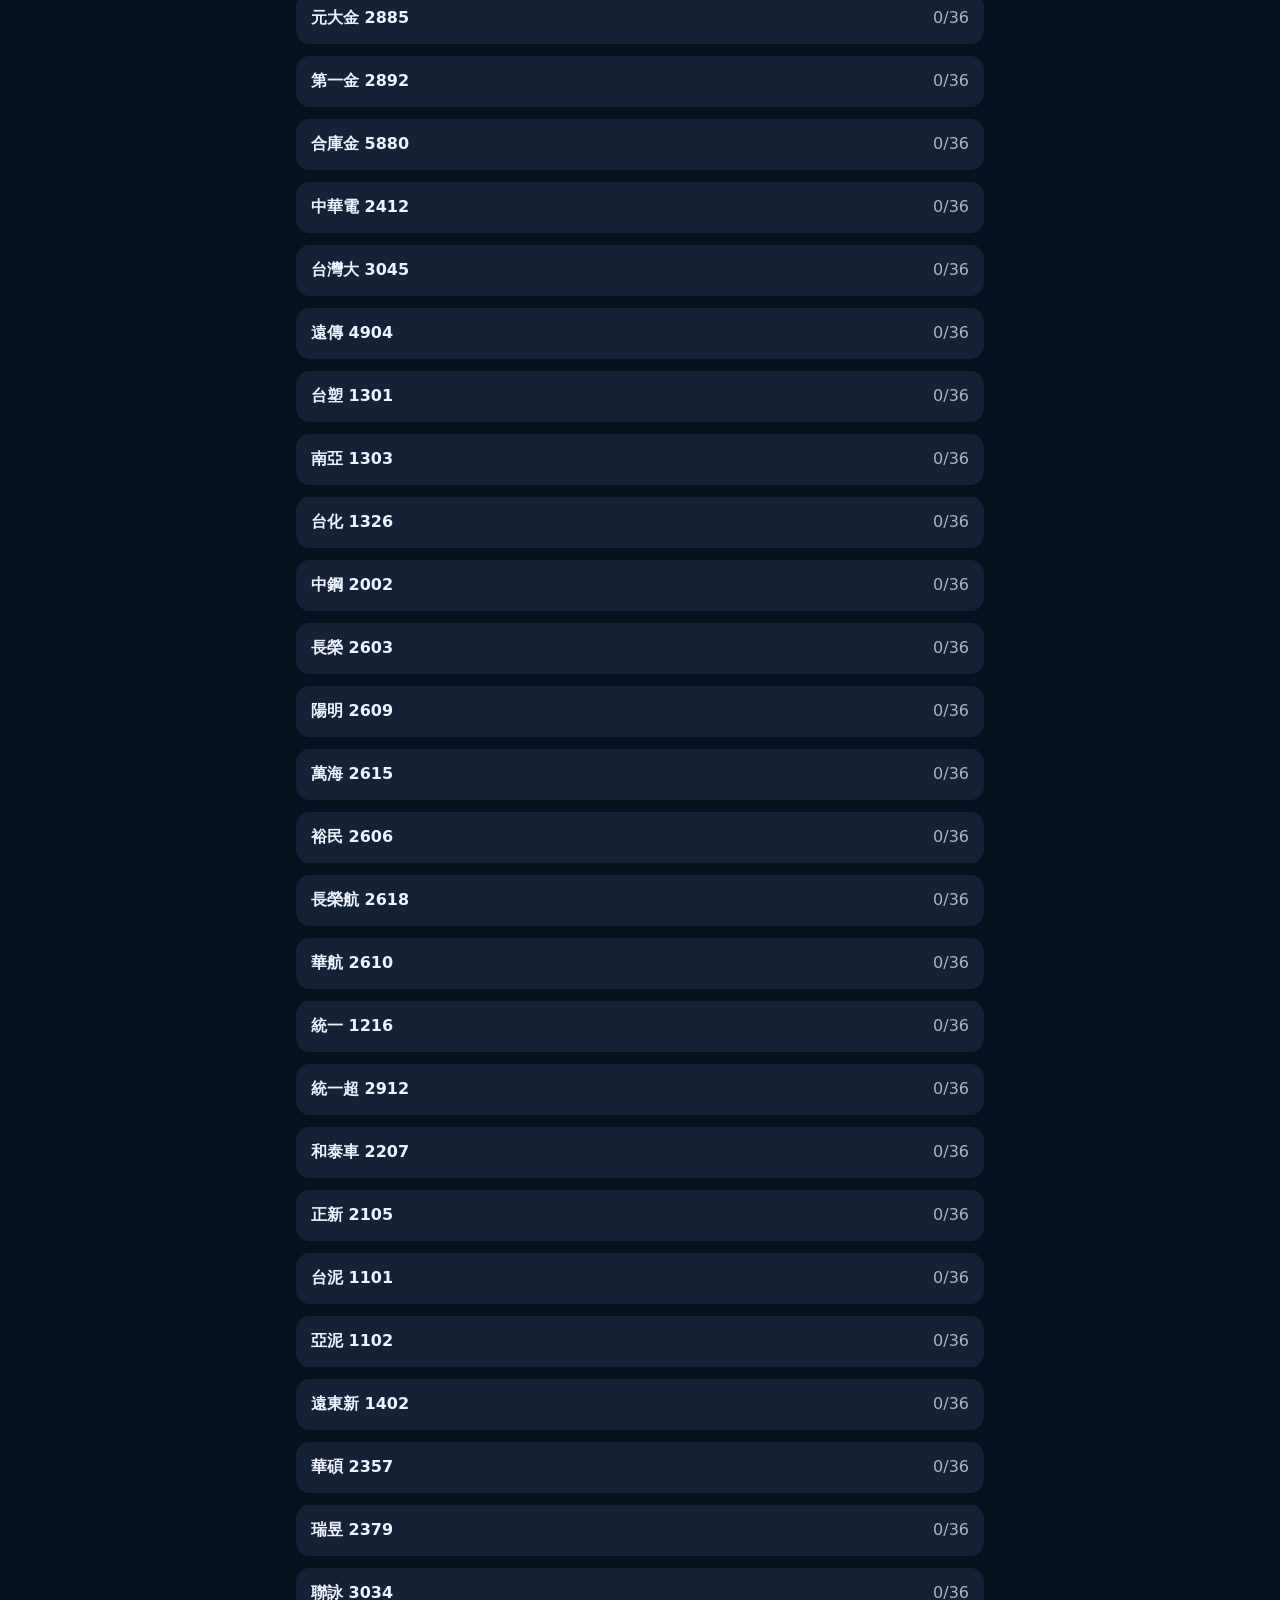
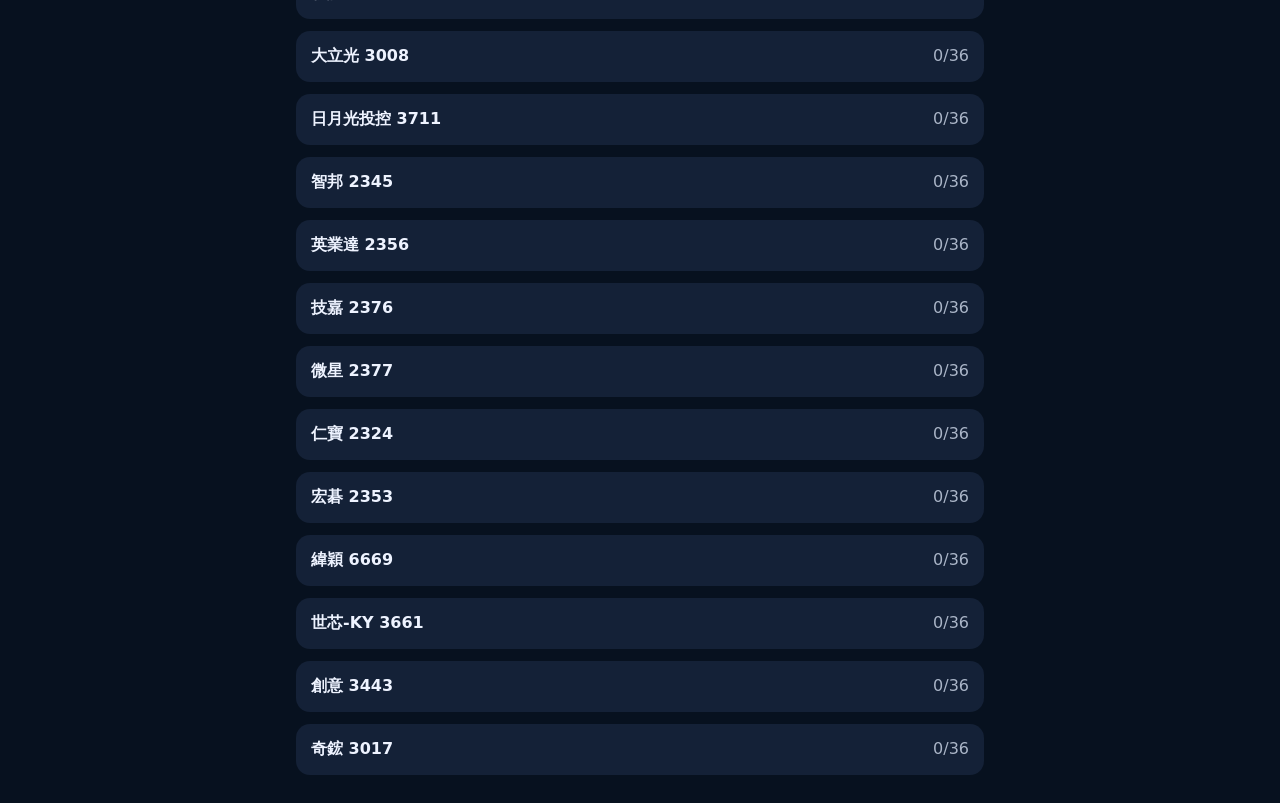
==== commit fa9cac8f: "Add files via upload" ====
--- a/index.html
+++ b/index.html
@@ -1,4 +1,4 @@
-<!doctype html><html lang="zh-Hant"><head><meta charset="utf-8"><meta name="viewport" content="width=device-width,initial-scale=1"><title>SmartStockAI v4.3</title><link rel="stylesheet" href="style.css?v=43"></head><body><header><h1>SmartStockAI <small>v4.3</small></h1><p>50 檔 × 36 月｜紙上交易管理與績效</p></header><main><div class="ok">✓ 程式已載入</div><div class="note"><b>規則鎖定：</b>Strategy 分數 ≥65、持有 20 個交易日、每筆扣簡化往返成本 0.585%。前 70% 為形成期，後 30% 為樣本外，兩段完全使用相同規則。</div><div class="warn">v4.3 保留現有紙上帳戶，新增停損觸發／成交稽核；不重設帳戶、不回填過去績效。</div><h2>第一步：取得 36 個月行情</h2><div class="meter"><div id="bar"></div></div><div id="summary"></div><button id="start">開始／繼續下載 50 檔 × 36 月</button><button id="retry">只重試失敗項目</button><button id="stop" class="stop">停止</button><div id="work" class="box">等待操作</div><h2>第二步：樣本外驗證</h2><button id="validate">執行固定規則驗證</button><div id="result" class="box">需先取得足夠行情。</div><h2>第三步：長週期穩定性分析</h2><button id="stability">分析 36 月樣本外穩定性</button><div id="stable" class="box">完成固定規則驗證後可分析。</div><h2>第四步：風控穩健性驗證</h2>
+<!doctype html><html lang="zh-Hant"><head><meta charset="utf-8"><meta name="viewport" content="width=device-width,initial-scale=1"><title>SmartStockAI v4.3</title><link rel="stylesheet" href="style.css?v=44"></head><body><header><h1>SmartStockAI <small>v4.4</small></h1><p>50 檔 × 36 月｜紙上交易管理與績效</p></header><main><div class="ok">✓ 程式已載入</div><div class="note"><b>規則鎖定：</b>Strategy 分數 ≥65、持有 20 個交易日、每筆扣簡化往返成本 0.585%。前 70% 為形成期，後 30% 為樣本外，兩段完全使用相同規則。</div><div class="warn">v4.3 保留現有紙上帳戶，新增停損觸發／成交稽核；不重設帳戶、不回填過去績效。</div><h2>第一步：取得 36 個月行情</h2><div class="meter"><div id="bar"></div></div><div id="summary"></div><button id="start">開始／繼續下載 50 檔 × 36 月</button><button id="retry">只重試失敗項目</button><button id="stop" class="stop">停止</button><div id="work" class="box">等待操作</div><h2>第二步：樣本外驗證</h2><button id="validate">執行固定規則驗證</button><div id="result" class="box">需先取得足夠行情。</div><h2>第三步：長週期穩定性分析</h2><button id="stability">分析 36 月樣本外穩定性</button><div id="stable" class="box">完成固定規則驗證後可分析。</div><h2>第四步：風控穩健性驗證</h2>
 <button id="risk">比較 4 種固定風控強度</button>
 <div id="riskResult" class="box">先完成第二步固定規則驗證。v3.7 不用重新下載行情。</div><h2>IndexedDB 行情格式（已確認）</h2>
 <button id="inspectDB">再次檢查原始資料（選用）</button>
@@ -17,4 +17,4 @@
 <label class="restoreLabel" for="paperRestore">匯入先前的紙上帳戶備份</label><input id="paperRestore" type="file" accept="application/json,.json">
   <div id="paperResult">尚未啟用紙上模擬。</div>
 </div>
-<h2>股票狀態</h2><div id="stocks"></div></main><script src="app.js?v=43"></script></body></html>+<h2>股票狀態</h2><div id="stocks"></div></main><script src="app.js?v=44"></script></body></html>
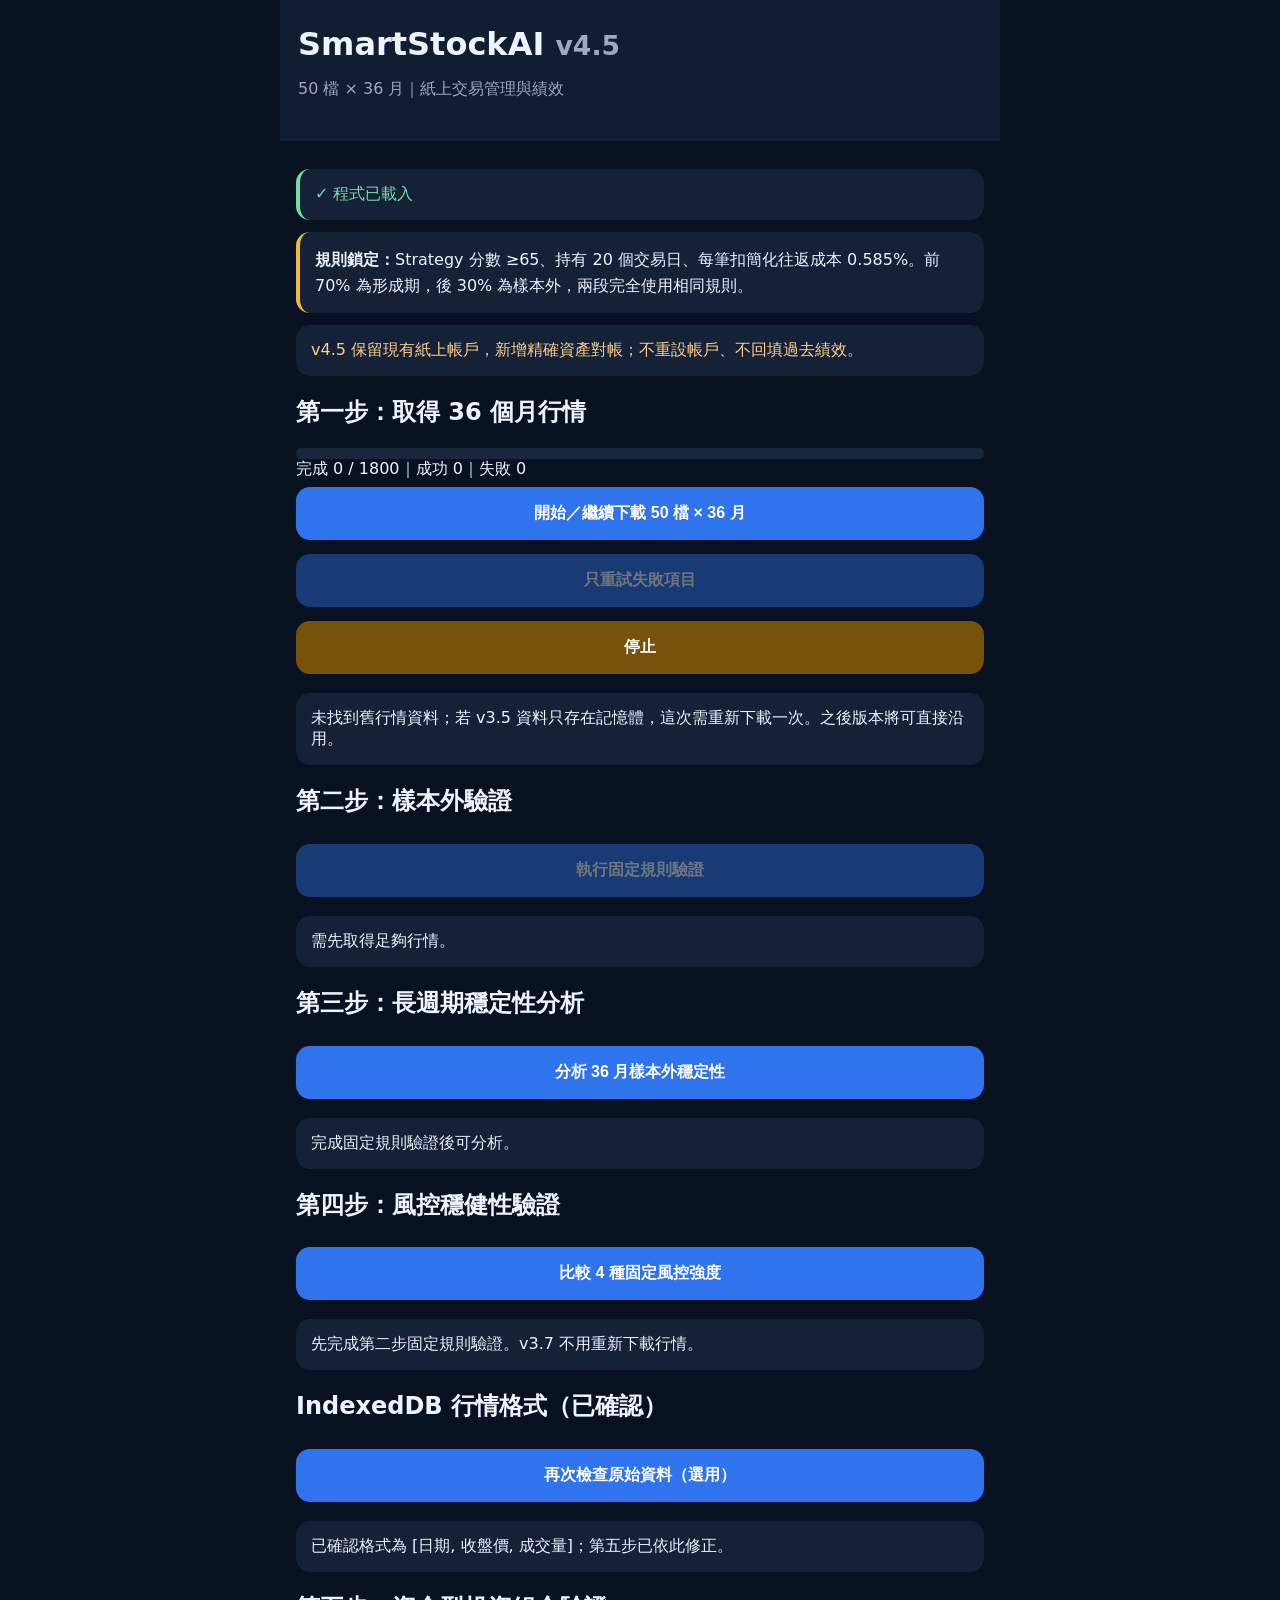
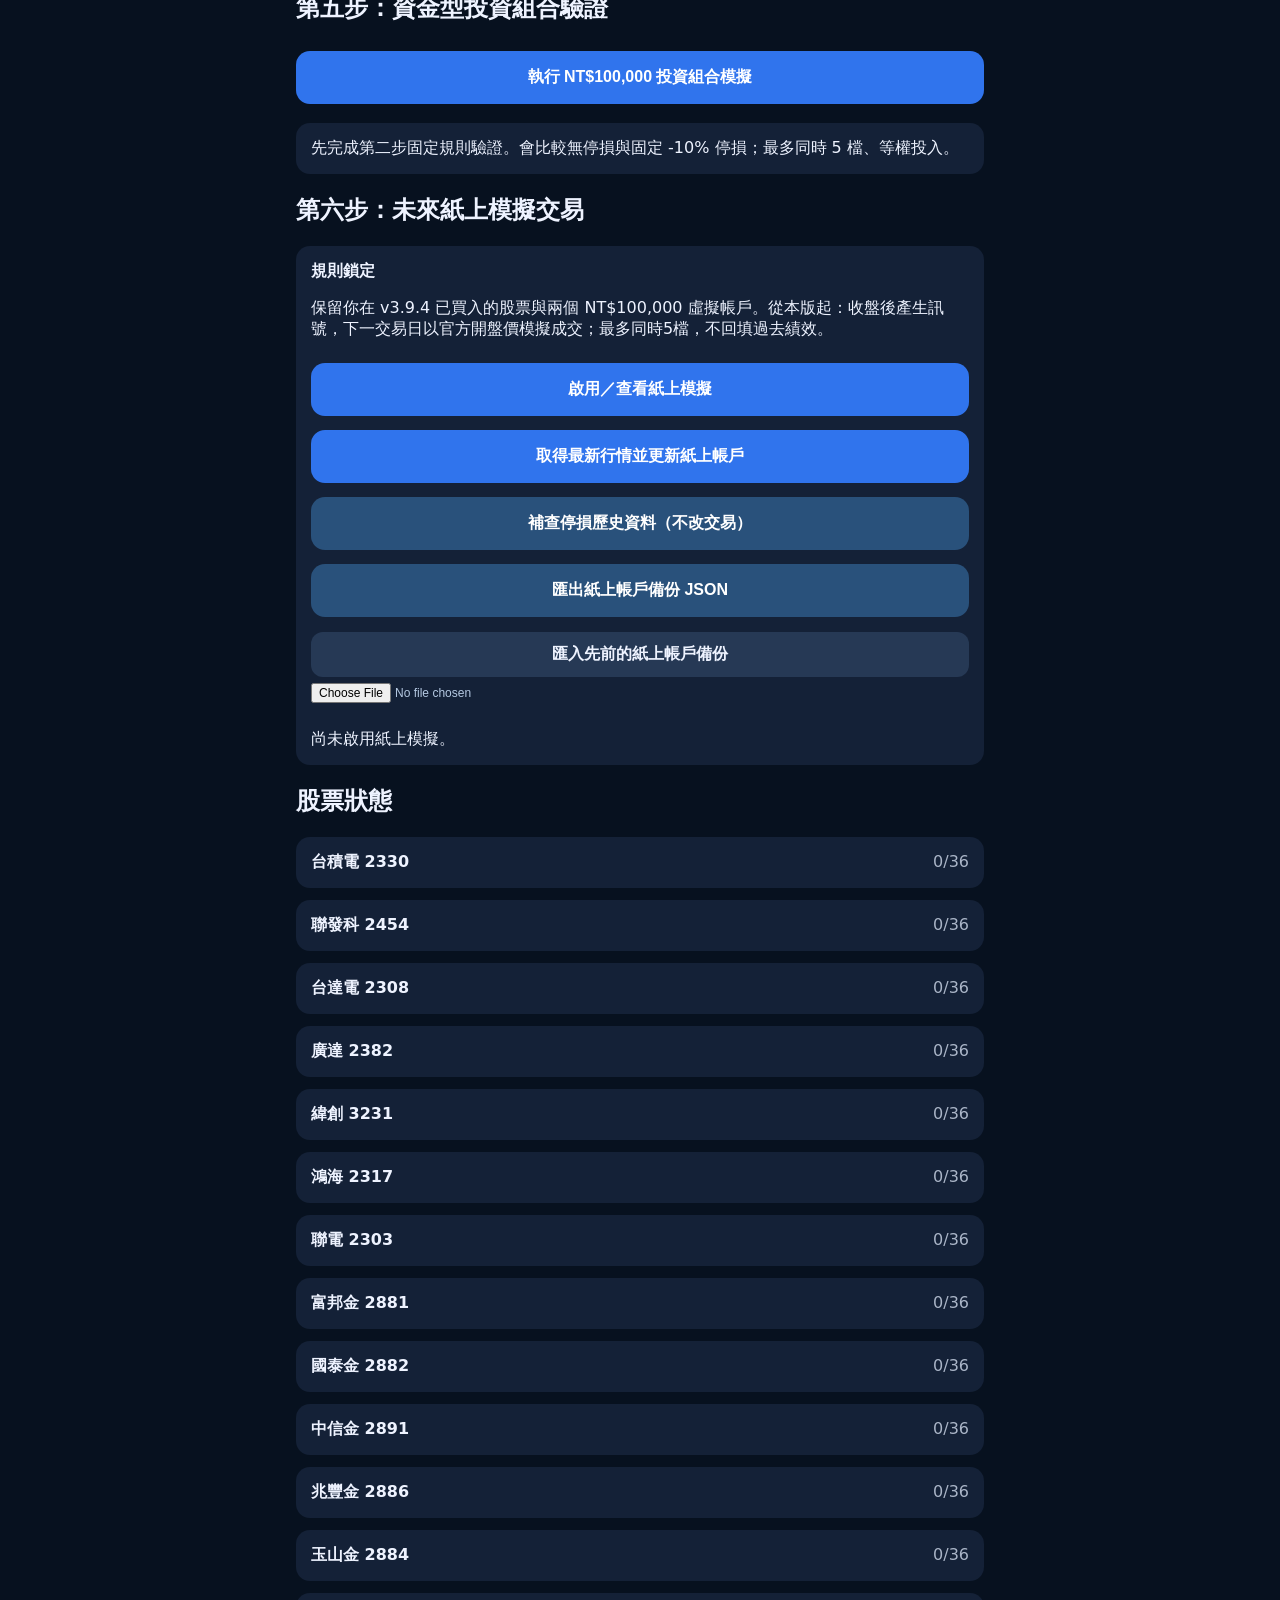
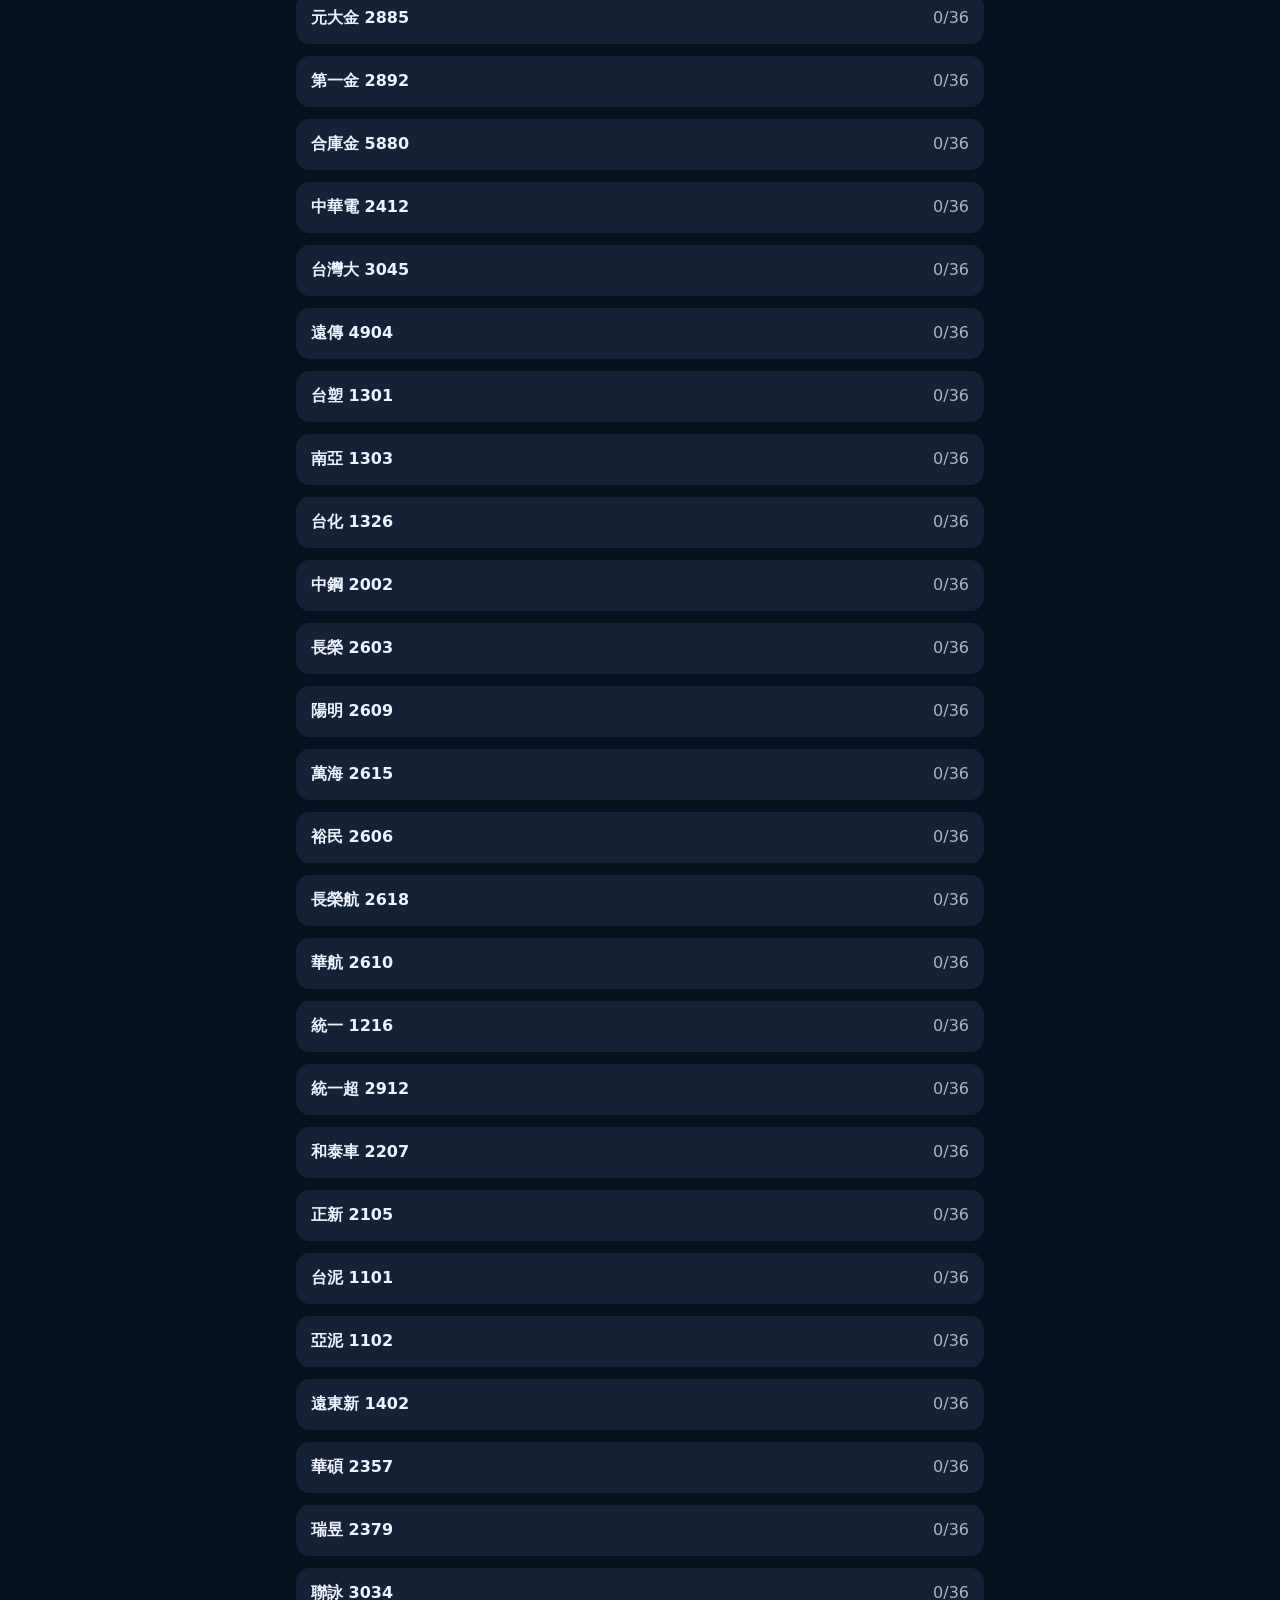
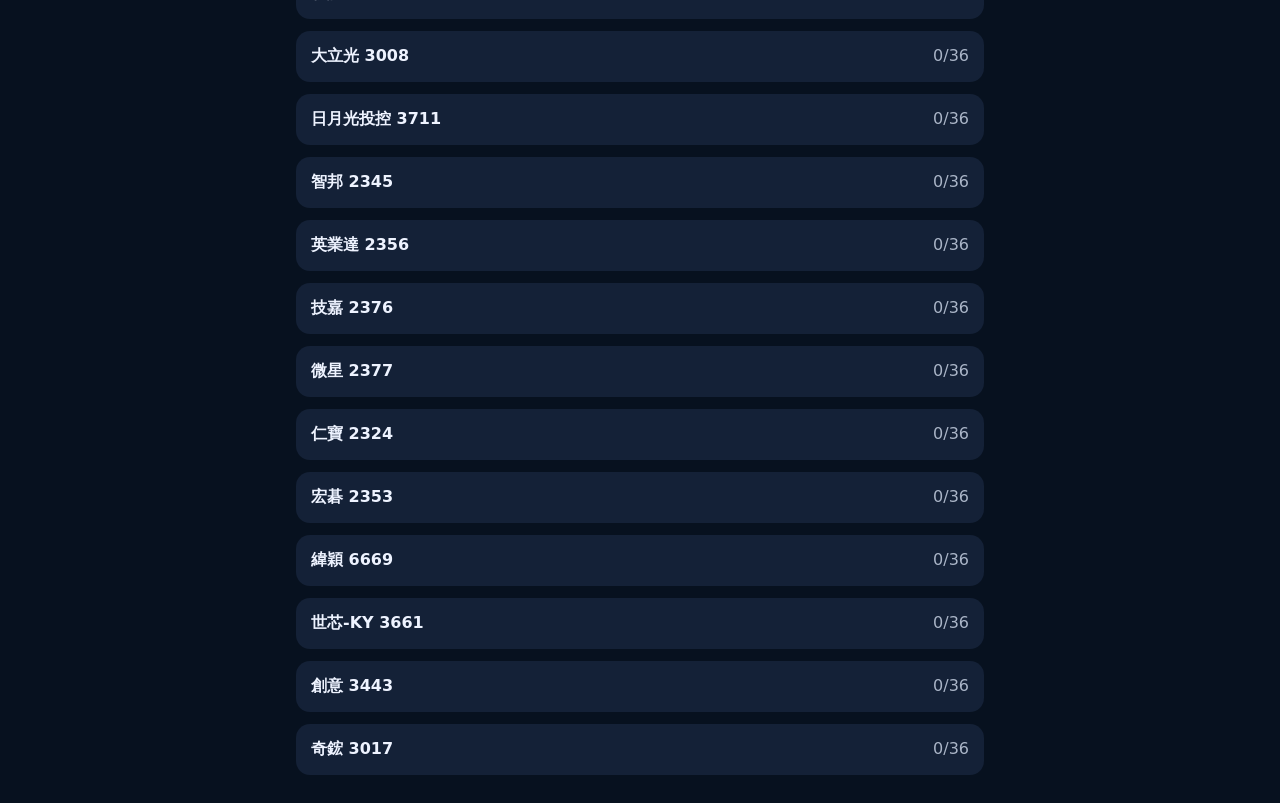
==== commit ebc8daf6: "Add files via upload" ====
--- a/index.html
+++ b/index.html
@@ -1,4 +1,4 @@
-<!doctype html><html lang="zh-Hant"><head><meta charset="utf-8"><meta name="viewport" content="width=device-width,initial-scale=1"><title>SmartStockAI v4.3</title><link rel="stylesheet" href="style.css?v=44"></head><body><header><h1>SmartStockAI <small>v4.4</small></h1><p>50 檔 × 36 月｜紙上交易管理與績效</p></header><main><div class="ok">✓ 程式已載入</div><div class="note"><b>規則鎖定：</b>Strategy 分數 ≥65、持有 20 個交易日、每筆扣簡化往返成本 0.585%。前 70% 為形成期，後 30% 為樣本外，兩段完全使用相同規則。</div><div class="warn">v4.3 保留現有紙上帳戶，新增停損觸發／成交稽核；不重設帳戶、不回填過去績效。</div><h2>第一步：取得 36 個月行情</h2><div class="meter"><div id="bar"></div></div><div id="summary"></div><button id="start">開始／繼續下載 50 檔 × 36 月</button><button id="retry">只重試失敗項目</button><button id="stop" class="stop">停止</button><div id="work" class="box">等待操作</div><h2>第二步：樣本外驗證</h2><button id="validate">執行固定規則驗證</button><div id="result" class="box">需先取得足夠行情。</div><h2>第三步：長週期穩定性分析</h2><button id="stability">分析 36 月樣本外穩定性</button><div id="stable" class="box">完成固定規則驗證後可分析。</div><h2>第四步：風控穩健性驗證</h2>
+<!doctype html><html lang="zh-Hant"><head><meta charset="utf-8"><meta name="viewport" content="width=device-width,initial-scale=1"><title>SmartStockAI v4.5</title><link rel="stylesheet" href="style.css?v=45"></head><body><header><h1>SmartStockAI <small>v4.5</small></h1><p>50 檔 × 36 月｜紙上交易管理與績效</p></header><main><div class="ok">✓ 程式已載入</div><div class="note"><b>規則鎖定：</b>Strategy 分數 ≥65、持有 20 個交易日、每筆扣簡化往返成本 0.585%。前 70% 為形成期，後 30% 為樣本外，兩段完全使用相同規則。</div><div class="warn">v4.5 保留現有紙上帳戶，新增精確資產對帳；不重設帳戶、不回填過去績效。</div><h2>第一步：取得 36 個月行情</h2><div class="meter"><div id="bar"></div></div><div id="summary"></div><button id="start">開始／繼續下載 50 檔 × 36 月</button><button id="retry">只重試失敗項目</button><button id="stop" class="stop">停止</button><div id="work" class="box">等待操作</div><h2>第二步：樣本外驗證</h2><button id="validate">執行固定規則驗證</button><div id="result" class="box">需先取得足夠行情。</div><h2>第三步：長週期穩定性分析</h2><button id="stability">分析 36 月樣本外穩定性</button><div id="stable" class="box">完成固定規則驗證後可分析。</div><h2>第四步：風控穩健性驗證</h2>
 <button id="risk">比較 4 種固定風控強度</button>
 <div id="riskResult" class="box">先完成第二步固定規則驗證。v3.7 不用重新下載行情。</div><h2>IndexedDB 行情格式（已確認）</h2>
 <button id="inspectDB">再次檢查原始資料（選用）</button>
@@ -17,4 +17,4 @@
 <label class="restoreLabel" for="paperRestore">匯入先前的紙上帳戶備份</label><input id="paperRestore" type="file" accept="application/json,.json">
   <div id="paperResult">尚未啟用紙上模擬。</div>
 </div>
-<h2>股票狀態</h2><div id="stocks"></div></main><script src="app.js?v=44"></script></body></html>+<h2>股票狀態</h2><div id="stocks"></div></main><script src="app.js?v=45"></script></body></html>
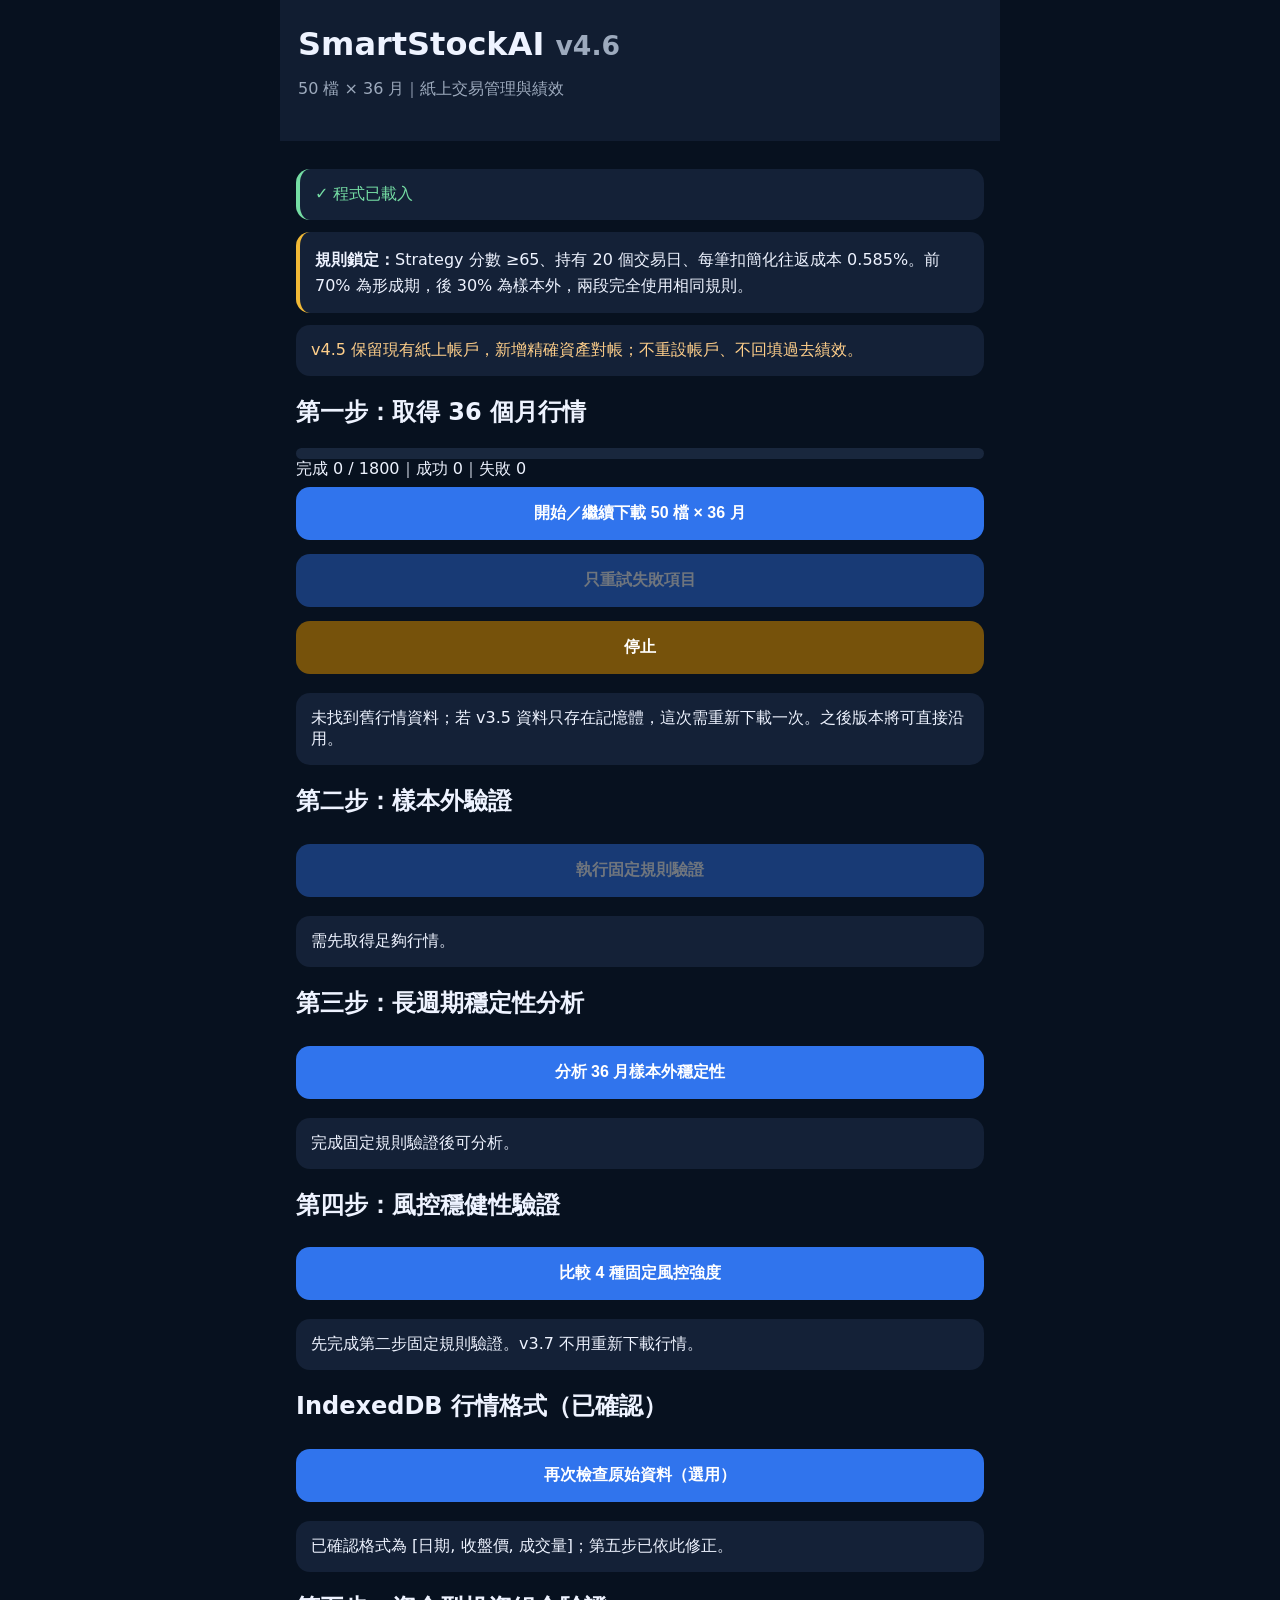
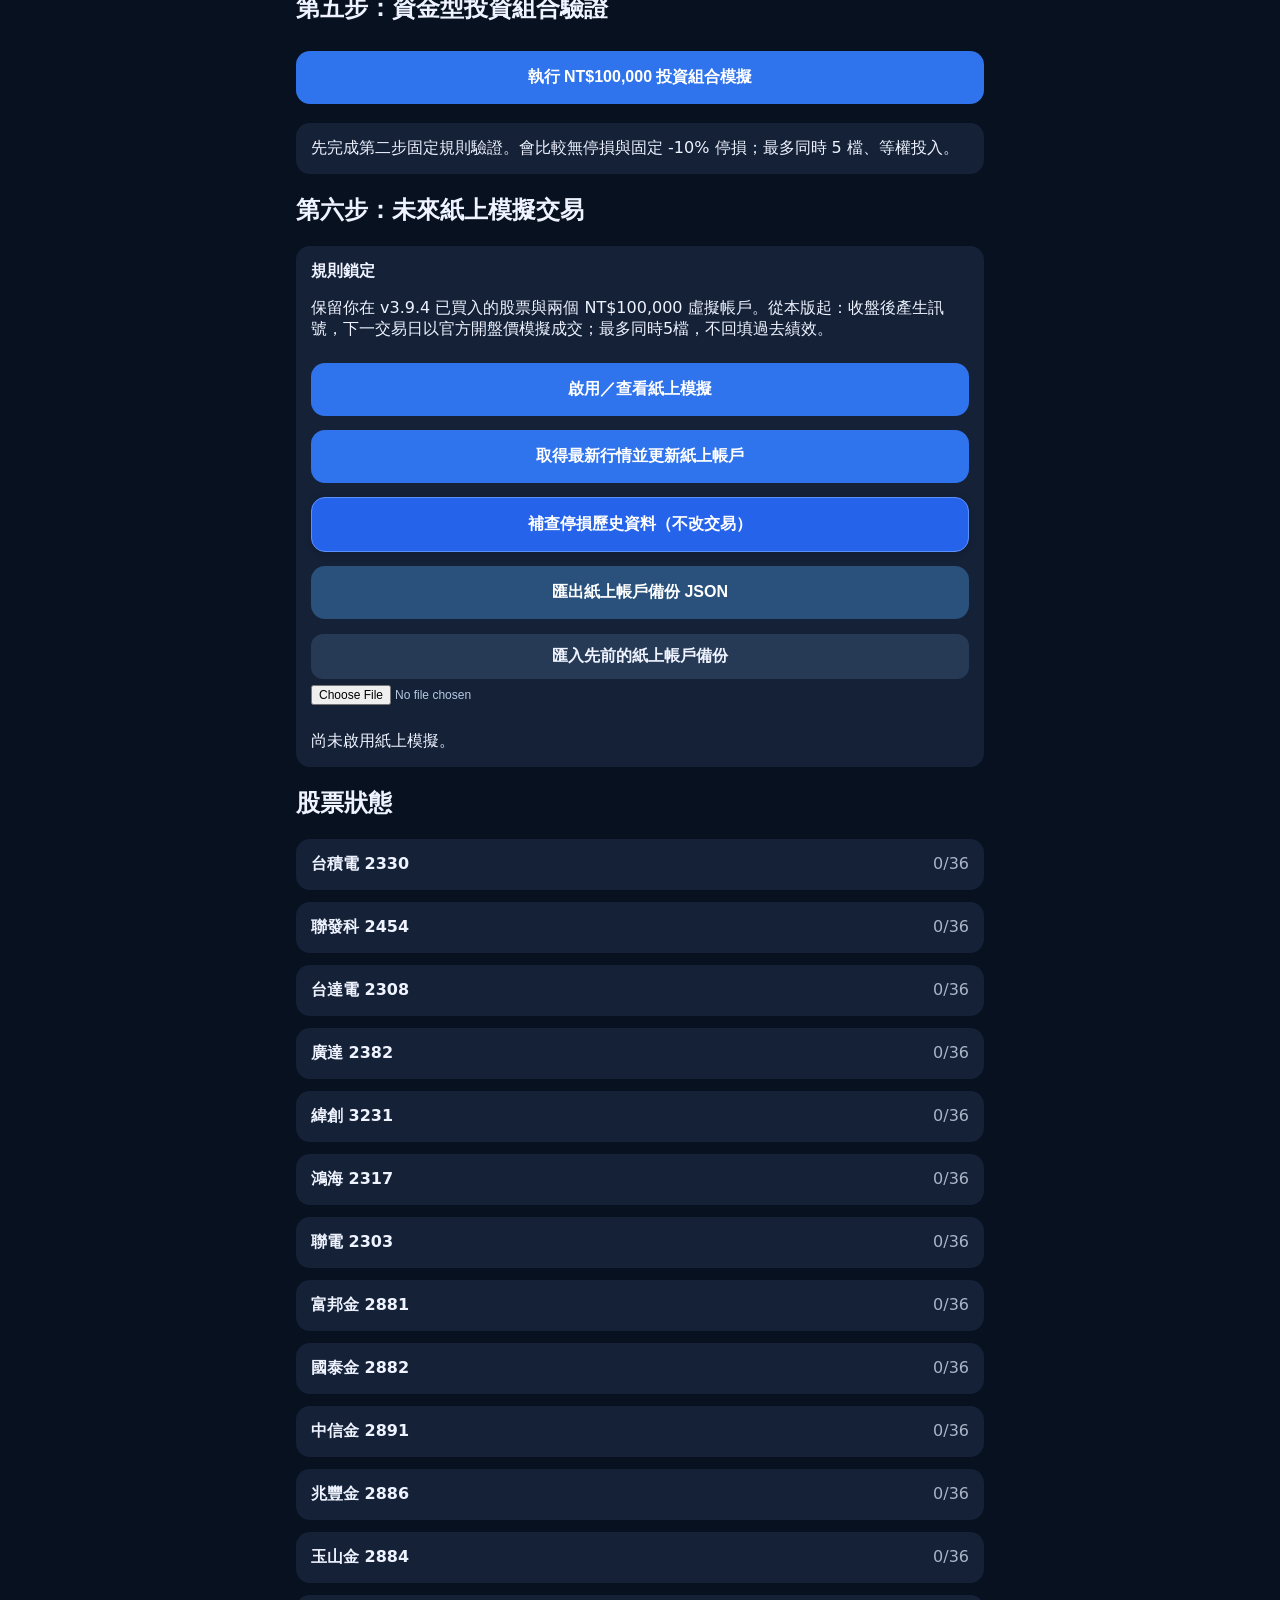
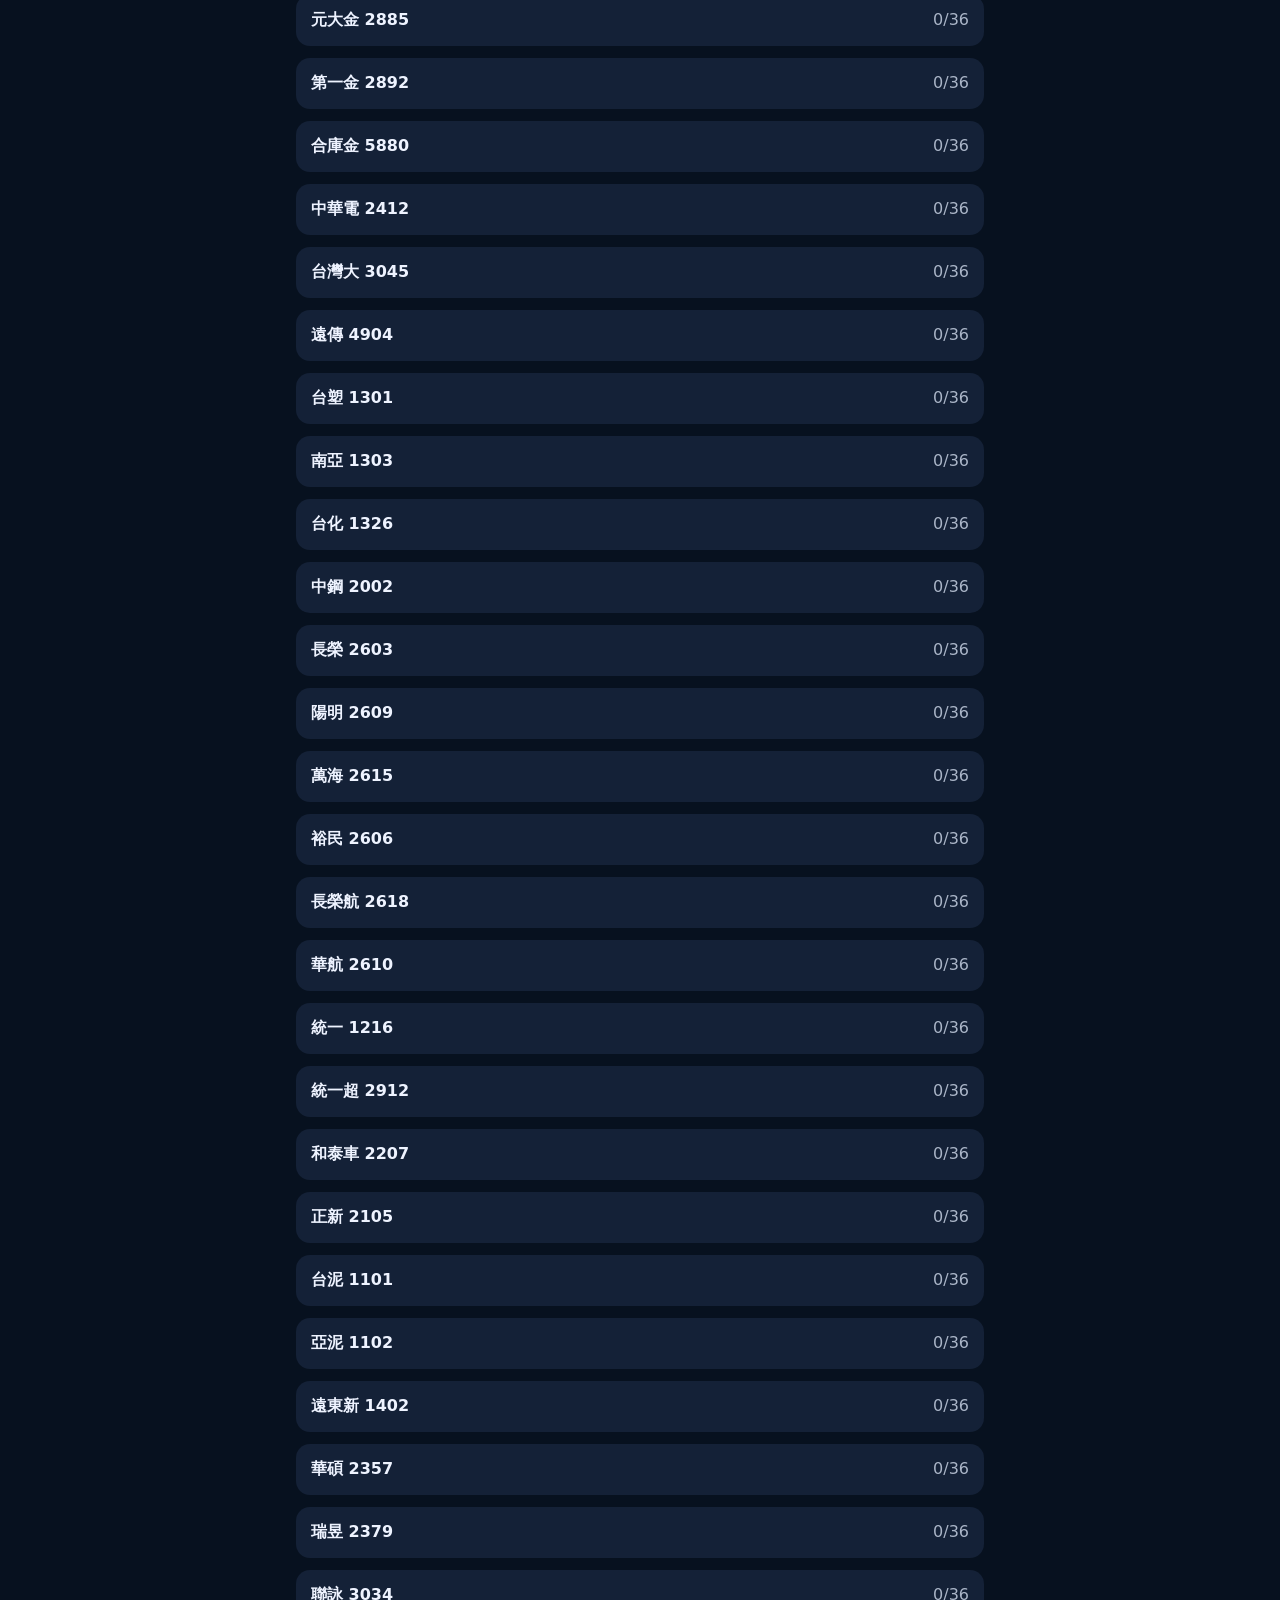
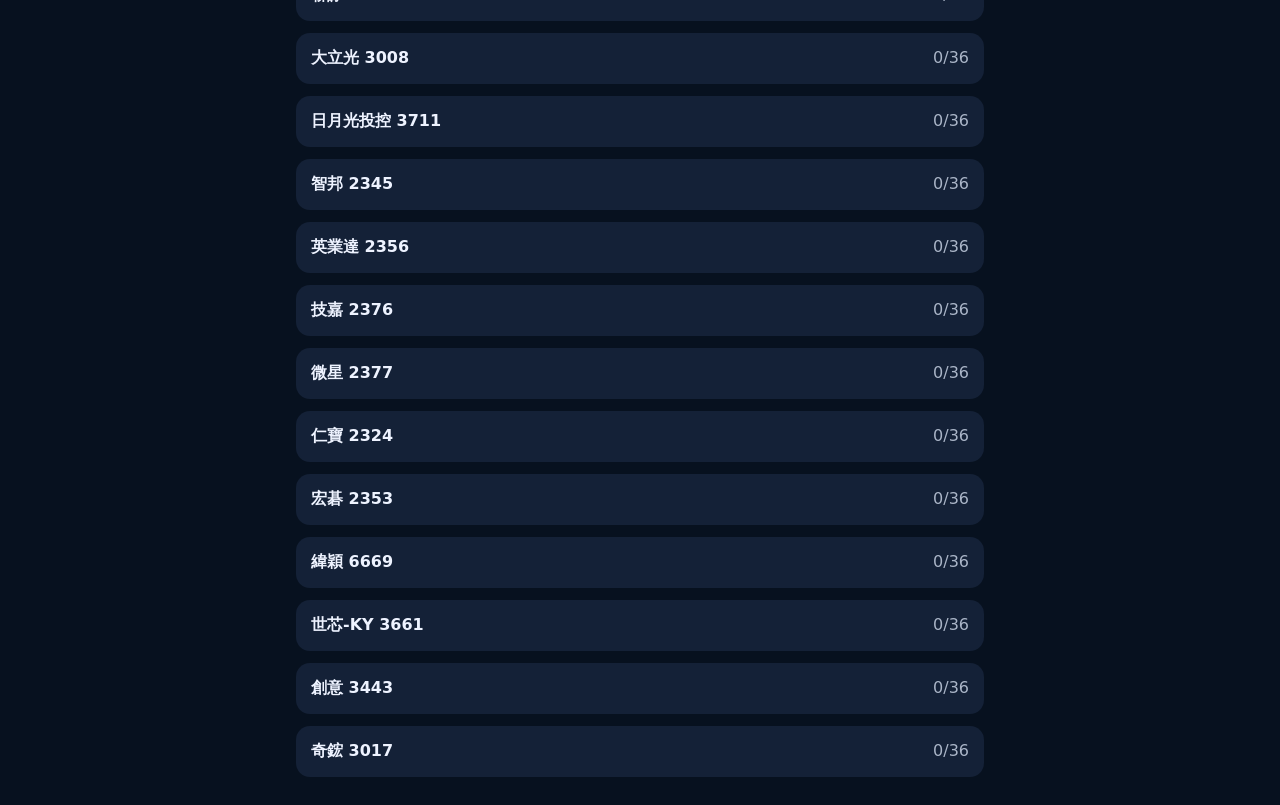
==== commit 3df58512: "Add files via upload" ====
--- a/index.html
+++ b/index.html
@@ -1,4 +1,4 @@
-<!doctype html><html lang="zh-Hant"><head><meta charset="utf-8"><meta name="viewport" content="width=device-width,initial-scale=1"><title>SmartStockAI v4.5</title><link rel="stylesheet" href="style.css?v=45"></head><body><header><h1>SmartStockAI <small>v4.5</small></h1><p>50 檔 × 36 月｜紙上交易管理與績效</p></header><main><div class="ok">✓ 程式已載入</div><div class="note"><b>規則鎖定：</b>Strategy 分數 ≥65、持有 20 個交易日、每筆扣簡化往返成本 0.585%。前 70% 為形成期，後 30% 為樣本外，兩段完全使用相同規則。</div><div class="warn">v4.5 保留現有紙上帳戶，新增精確資產對帳；不重設帳戶、不回填過去績效。</div><h2>第一步：取得 36 個月行情</h2><div class="meter"><div id="bar"></div></div><div id="summary"></div><button id="start">開始／繼續下載 50 檔 × 36 月</button><button id="retry">只重試失敗項目</button><button id="stop" class="stop">停止</button><div id="work" class="box">等待操作</div><h2>第二步：樣本外驗證</h2><button id="validate">執行固定規則驗證</button><div id="result" class="box">需先取得足夠行情。</div><h2>第三步：長週期穩定性分析</h2><button id="stability">分析 36 月樣本外穩定性</button><div id="stable" class="box">完成固定規則驗證後可分析。</div><h2>第四步：風控穩健性驗證</h2>
+<!doctype html><html lang="zh-Hant"><head><meta charset="utf-8"><meta name="viewport" content="width=device-width,initial-scale=1"><title>SmartStockAI v4.6</title><link rel="stylesheet" href="style.css?v=46"></head><body><header><h1>SmartStockAI <small>v4.6</small></h1><p>50 檔 × 36 月｜紙上交易管理與績效</p></header><main><div class="ok">✓ 程式已載入</div><div class="note"><b>規則鎖定：</b>Strategy 分數 ≥65、持有 20 個交易日、每筆扣簡化往返成本 0.585%。前 70% 為形成期，後 30% 為樣本外，兩段完全使用相同規則。</div><div class="warn">v4.5 保留現有紙上帳戶，新增精確資產對帳；不重設帳戶、不回填過去績效。</div><h2>第一步：取得 36 個月行情</h2><div class="meter"><div id="bar"></div></div><div id="summary"></div><button id="start">開始／繼續下載 50 檔 × 36 月</button><button id="retry">只重試失敗項目</button><button id="stop" class="stop">停止</button><div id="work" class="box">等待操作</div><h2>第二步：樣本外驗證</h2><button id="validate">執行固定規則驗證</button><div id="result" class="box">需先取得足夠行情。</div><h2>第三步：長週期穩定性分析</h2><button id="stability">分析 36 月樣本外穩定性</button><div id="stable" class="box">完成固定規則驗證後可分析。</div><h2>第四步：風控穩健性驗證</h2>
 <button id="risk">比較 4 種固定風控強度</button>
 <div id="riskResult" class="box">先完成第二步固定規則驗證。v3.7 不用重新下載行情。</div><h2>IndexedDB 行情格式（已確認）</h2>
 <button id="inspectDB">再次檢查原始資料（選用）</button>
@@ -12,9 +12,9 @@
   <p>保留你在 v3.9.4 已買入的股票與兩個 NT$100,000 虛擬帳戶。從本版起：收盤後產生訊號，下一交易日以官方開盤價模擬成交；最多同時5檔，不回填過去績效。</p>
   <button id="paperInit">啟用／查看紙上模擬</button>
   <button id="paperRun">取得最新行情並更新紙上帳戶</button>
-<button id="paperRepair" class="secondary">補查停損歷史資料（不改交易）</button>
+<button id="paperRepair" class="repairAction">補查停損歷史資料（不改交易）</button>
   <button id="paperBackup" class="secondary">匯出紙上帳戶備份 JSON</button>
 <label class="restoreLabel" for="paperRestore">匯入先前的紙上帳戶備份</label><input id="paperRestore" type="file" accept="application/json,.json">
   <div id="paperResult">尚未啟用紙上模擬。</div>
 </div>
-<h2>股票狀態</h2><div id="stocks"></div></main><script src="app.js?v=45"></script></body></html>+<h2>股票狀態</h2><div id="stocks"></div></main><script src="app.js?v=46"></script></body></html>
--- a/style.css
+++ b/style.css
@@ -29,3 +29,7 @@
 button.secondary{background:#29517b}
 .accountSummary b{font-size:19px}
 @media(max-width:420px){.compare{gap:7px}.compare>div{padding:11px}.compare span{font-size:12px;overflow-wrap:anywhere}}
+
+/* v4.6: make the history-repair action clearly available */
+button.repairAction{background:#2563eb;color:#fff;border:1px solid #5b91ff;font-weight:700;box-shadow:0 2px 8px #0002}
+button.repairAction:disabled{opacity:.72;cursor:wait}
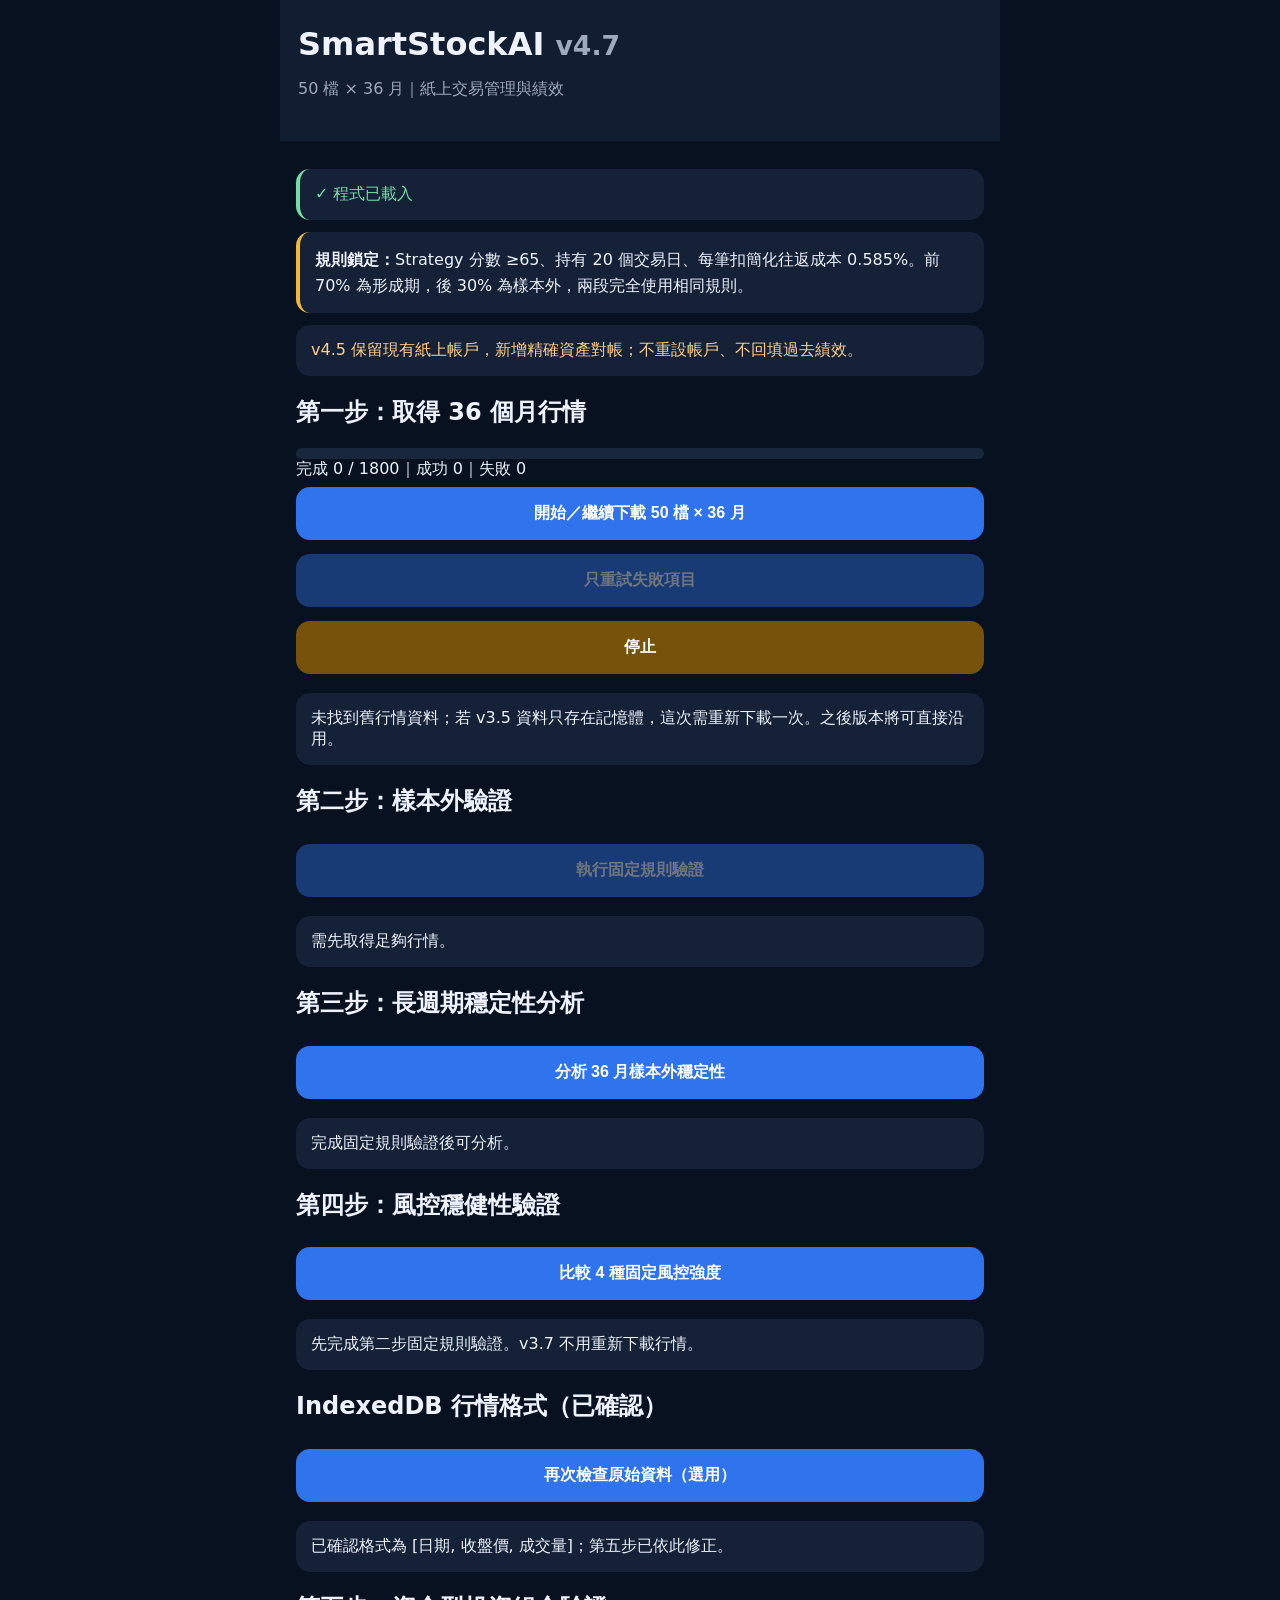
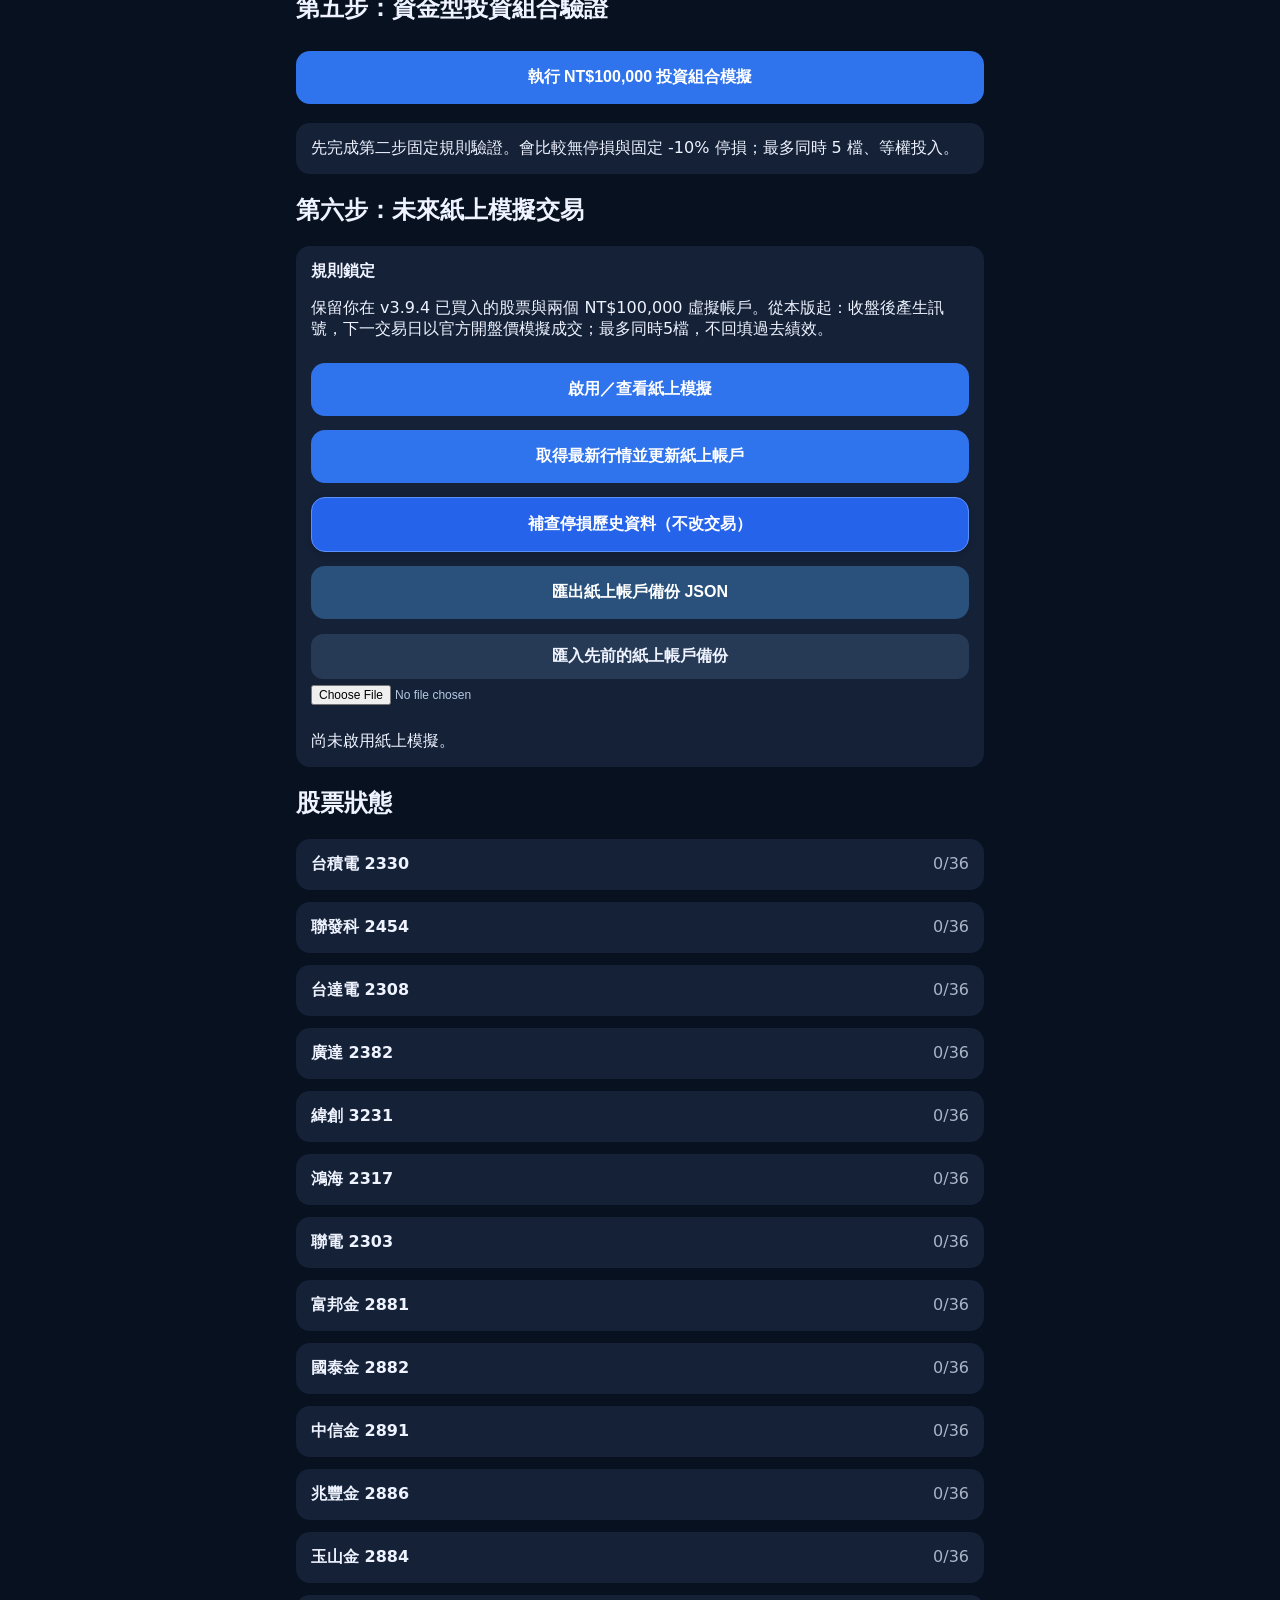
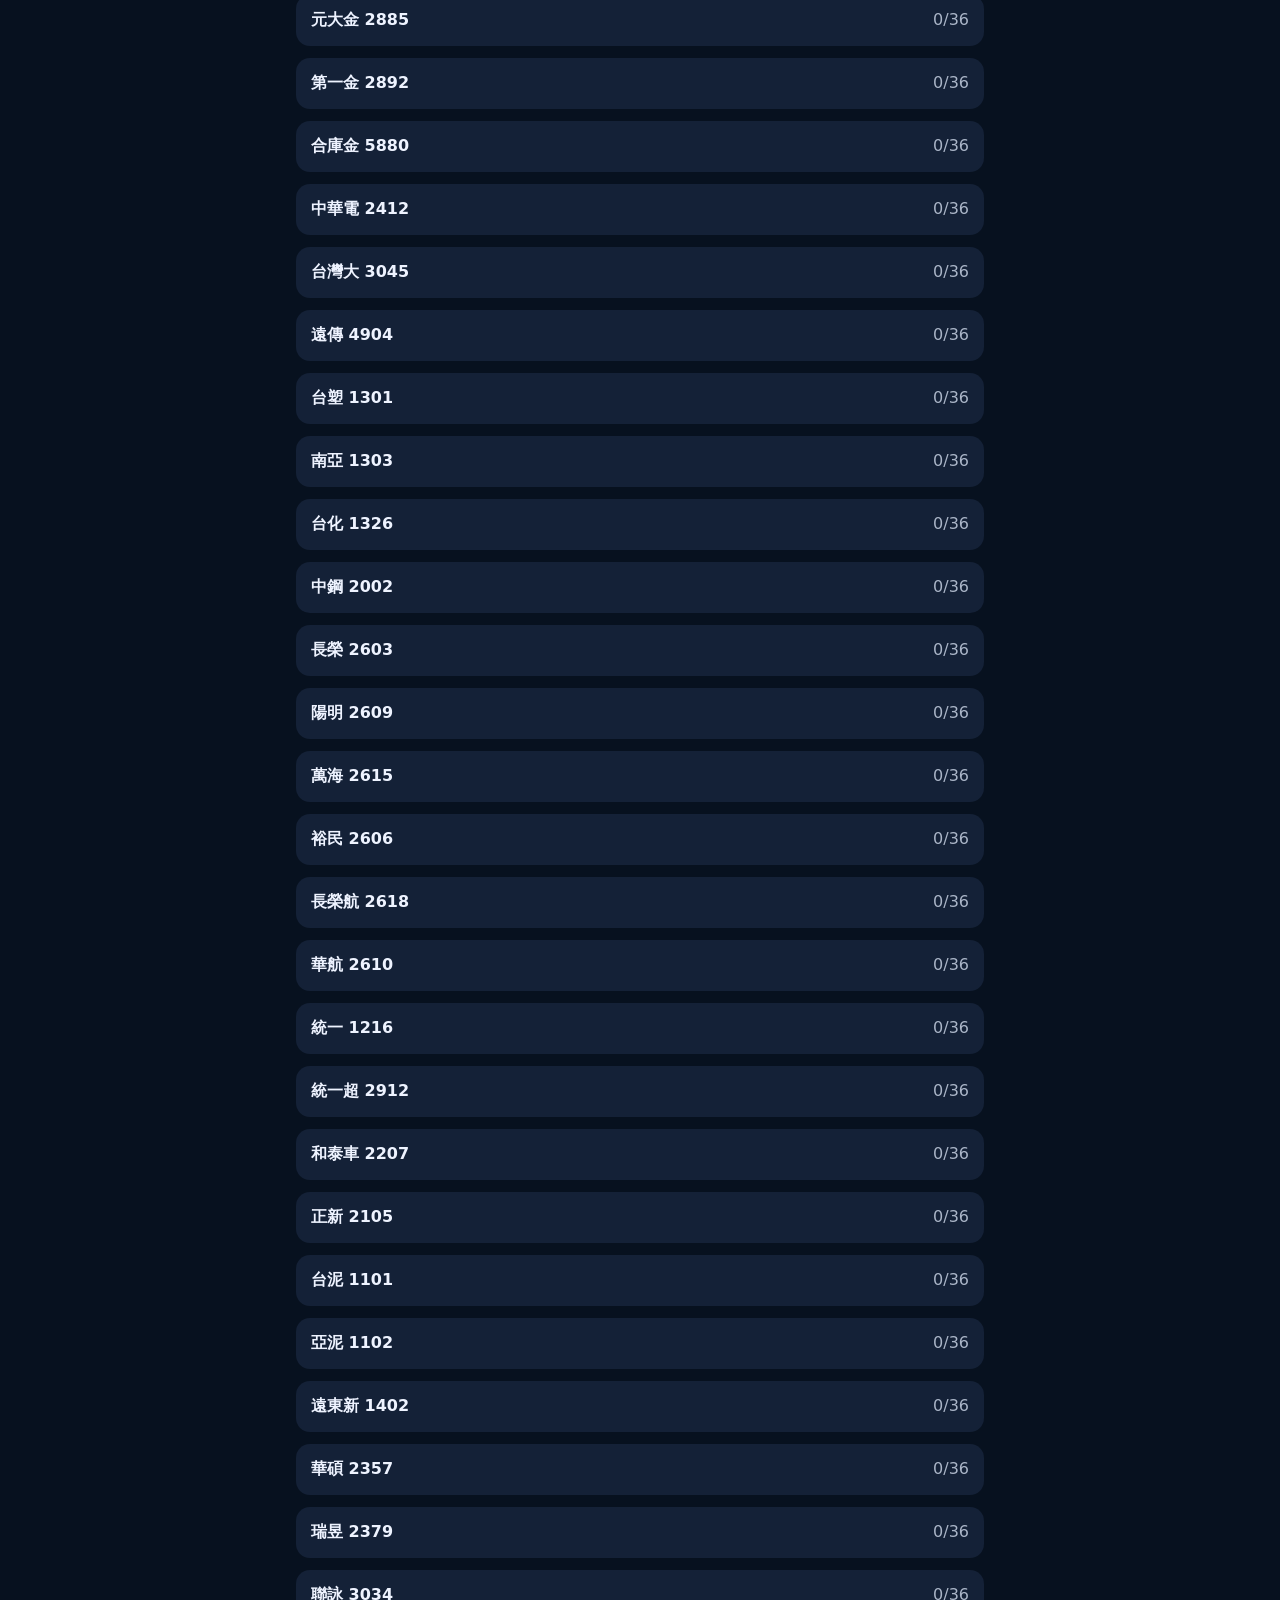
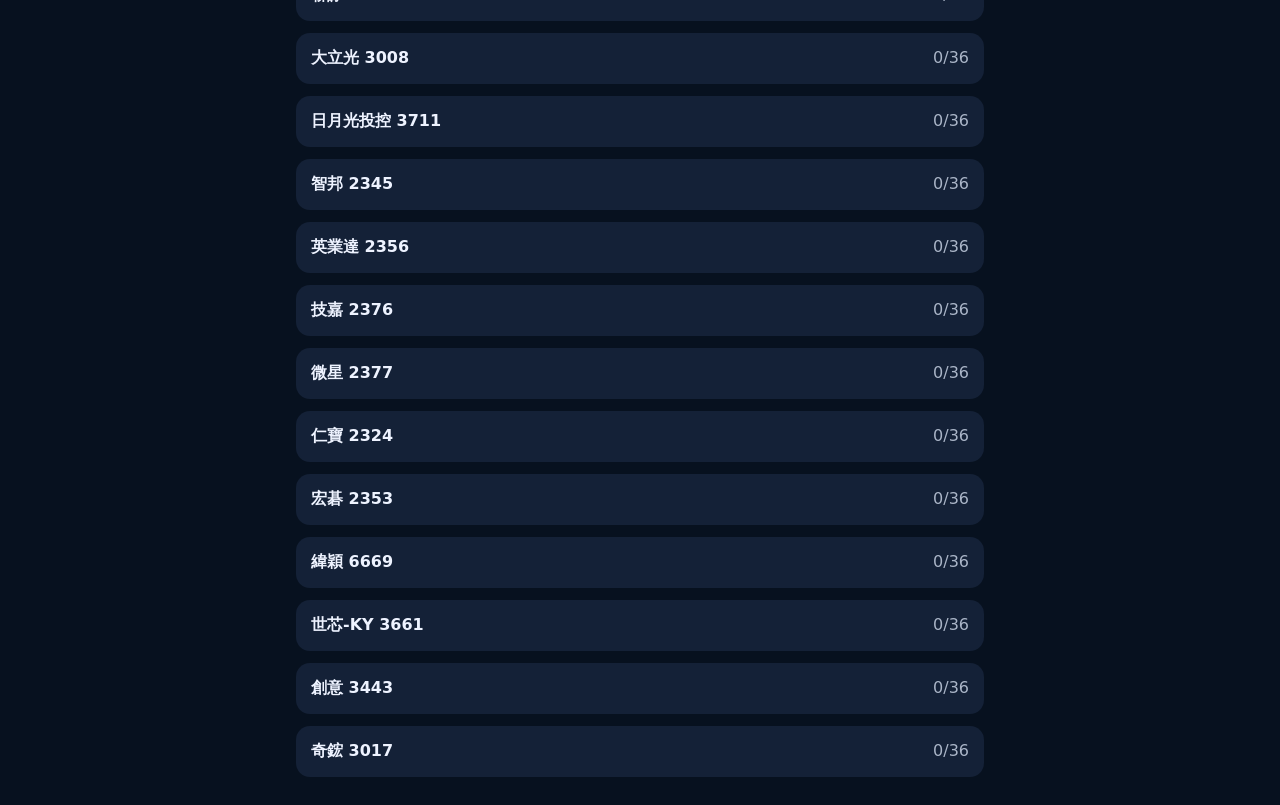
==== commit 632f5051: "Add files via upload" ====
--- a/index.html
+++ b/index.html
@@ -1,4 +1,4 @@
-<!doctype html><html lang="zh-Hant"><head><meta charset="utf-8"><meta name="viewport" content="width=device-width,initial-scale=1"><title>SmartStockAI v4.6</title><link rel="stylesheet" href="style.css?v=46"></head><body><header><h1>SmartStockAI <small>v4.6</small></h1><p>50 檔 × 36 月｜紙上交易管理與績效</p></header><main><div class="ok">✓ 程式已載入</div><div class="note"><b>規則鎖定：</b>Strategy 分數 ≥65、持有 20 個交易日、每筆扣簡化往返成本 0.585%。前 70% 為形成期，後 30% 為樣本外，兩段完全使用相同規則。</div><div class="warn">v4.5 保留現有紙上帳戶，新增精確資產對帳；不重設帳戶、不回填過去績效。</div><h2>第一步：取得 36 個月行情</h2><div class="meter"><div id="bar"></div></div><div id="summary"></div><button id="start">開始／繼續下載 50 檔 × 36 月</button><button id="retry">只重試失敗項目</button><button id="stop" class="stop">停止</button><div id="work" class="box">等待操作</div><h2>第二步：樣本外驗證</h2><button id="validate">執行固定規則驗證</button><div id="result" class="box">需先取得足夠行情。</div><h2>第三步：長週期穩定性分析</h2><button id="stability">分析 36 月樣本外穩定性</button><div id="stable" class="box">完成固定規則驗證後可分析。</div><h2>第四步：風控穩健性驗證</h2>
+<!doctype html><html lang="zh-Hant"><head><meta charset="utf-8"><meta name="viewport" content="width=device-width,initial-scale=1"><title>SmartStockAI v4.7</title><link rel="stylesheet" href="style.css?v=47"></head><body><header><h1>SmartStockAI <small>v4.7</small></h1><p>50 檔 × 36 月｜紙上交易管理與績效</p></header><main><div class="ok">✓ 程式已載入</div><div class="note"><b>規則鎖定：</b>Strategy 分數 ≥65、持有 20 個交易日、每筆扣簡化往返成本 0.585%。前 70% 為形成期，後 30% 為樣本外，兩段完全使用相同規則。</div><div class="warn">v4.5 保留現有紙上帳戶，新增精確資產對帳；不重設帳戶、不回填過去績效。</div><h2>第一步：取得 36 個月行情</h2><div class="meter"><div id="bar"></div></div><div id="summary"></div><button id="start">開始／繼續下載 50 檔 × 36 月</button><button id="retry">只重試失敗項目</button><button id="stop" class="stop">停止</button><div id="work" class="box">等待操作</div><h2>第二步：樣本外驗證</h2><button id="validate">執行固定規則驗證</button><div id="result" class="box">需先取得足夠行情。</div><h2>第三步：長週期穩定性分析</h2><button id="stability">分析 36 月樣本外穩定性</button><div id="stable" class="box">完成固定規則驗證後可分析。</div><h2>第四步：風控穩健性驗證</h2>
 <button id="risk">比較 4 種固定風控強度</button>
 <div id="riskResult" class="box">先完成第二步固定規則驗證。v3.7 不用重新下載行情。</div><h2>IndexedDB 行情格式（已確認）</h2>
 <button id="inspectDB">再次檢查原始資料（選用）</button>
@@ -17,4 +17,4 @@
 <label class="restoreLabel" for="paperRestore">匯入先前的紙上帳戶備份</label><input id="paperRestore" type="file" accept="application/json,.json">
   <div id="paperResult">尚未啟用紙上模擬。</div>
 </div>
-<h2>股票狀態</h2><div id="stocks"></div></main><script src="app.js?v=46"></script></body></html>+<h2>股票狀態</h2><div id="stocks"></div></main><script src="app.js?v=47"></script></body></html>
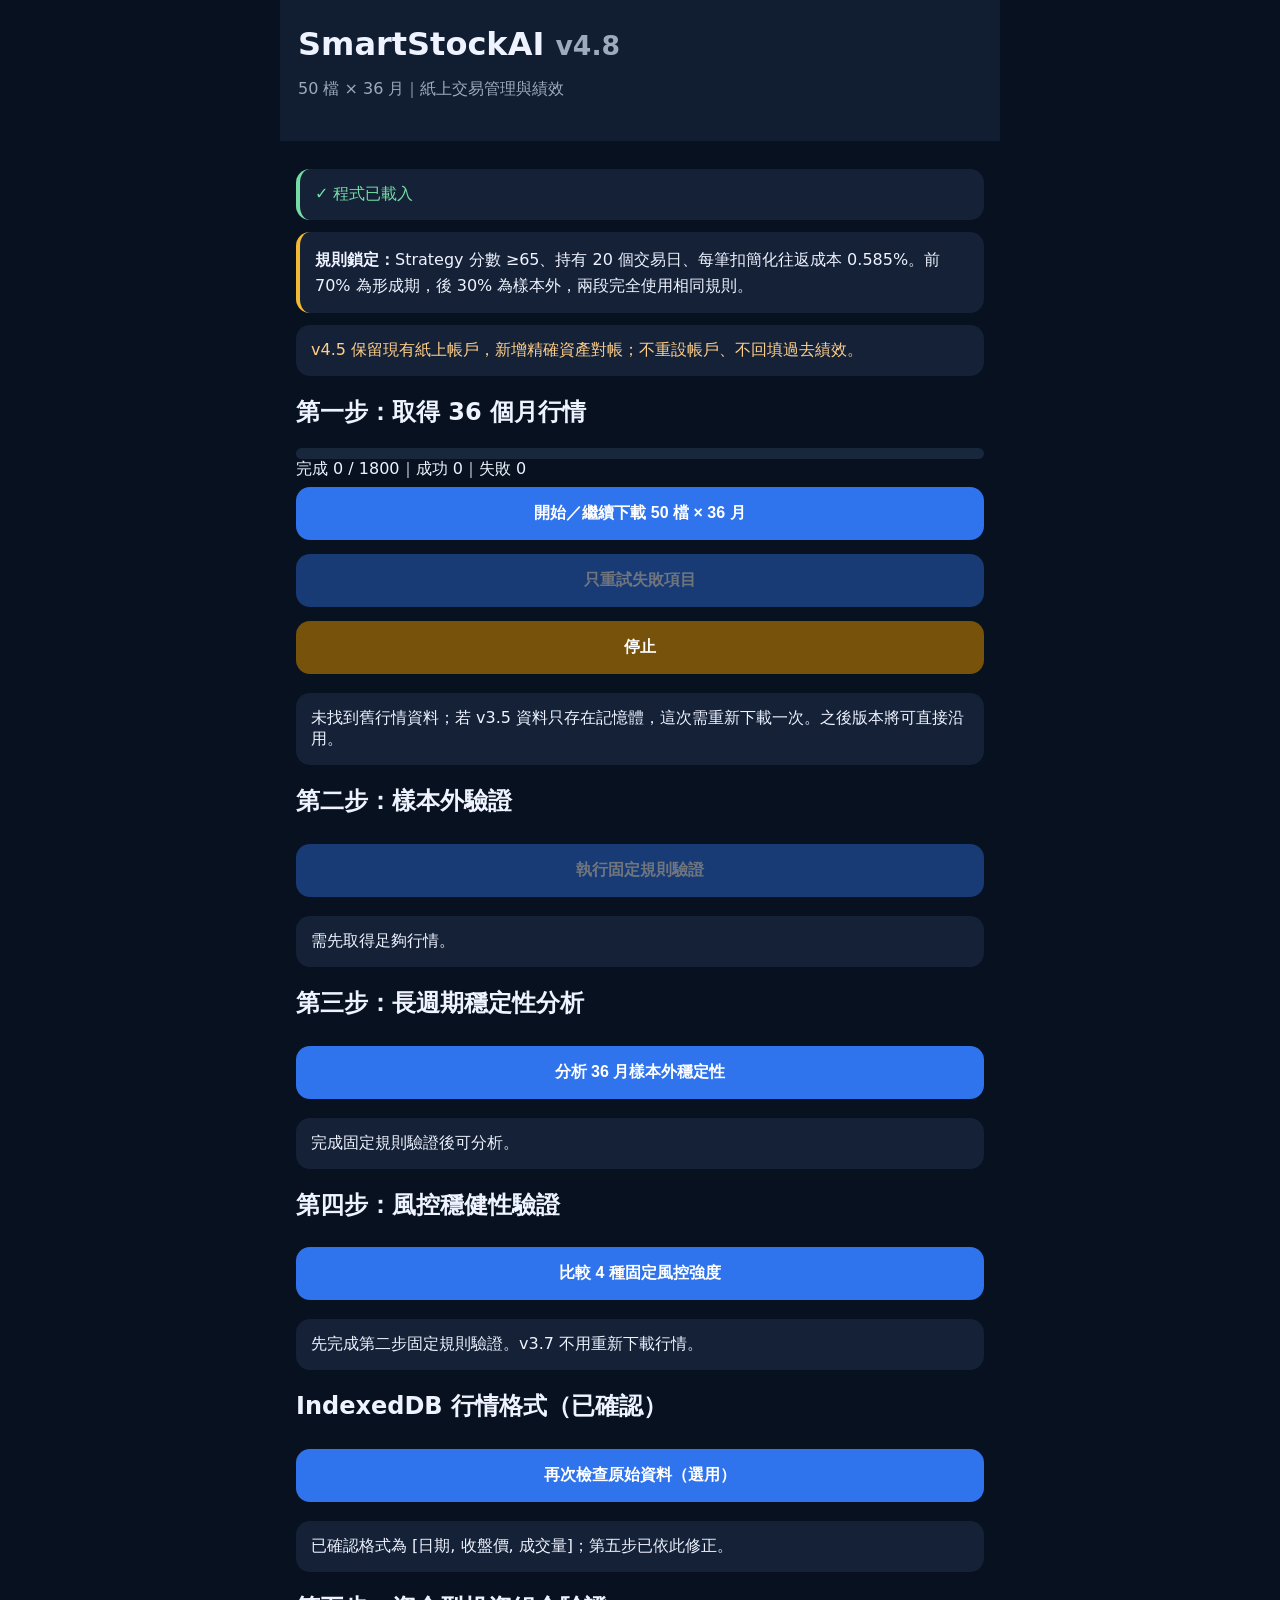
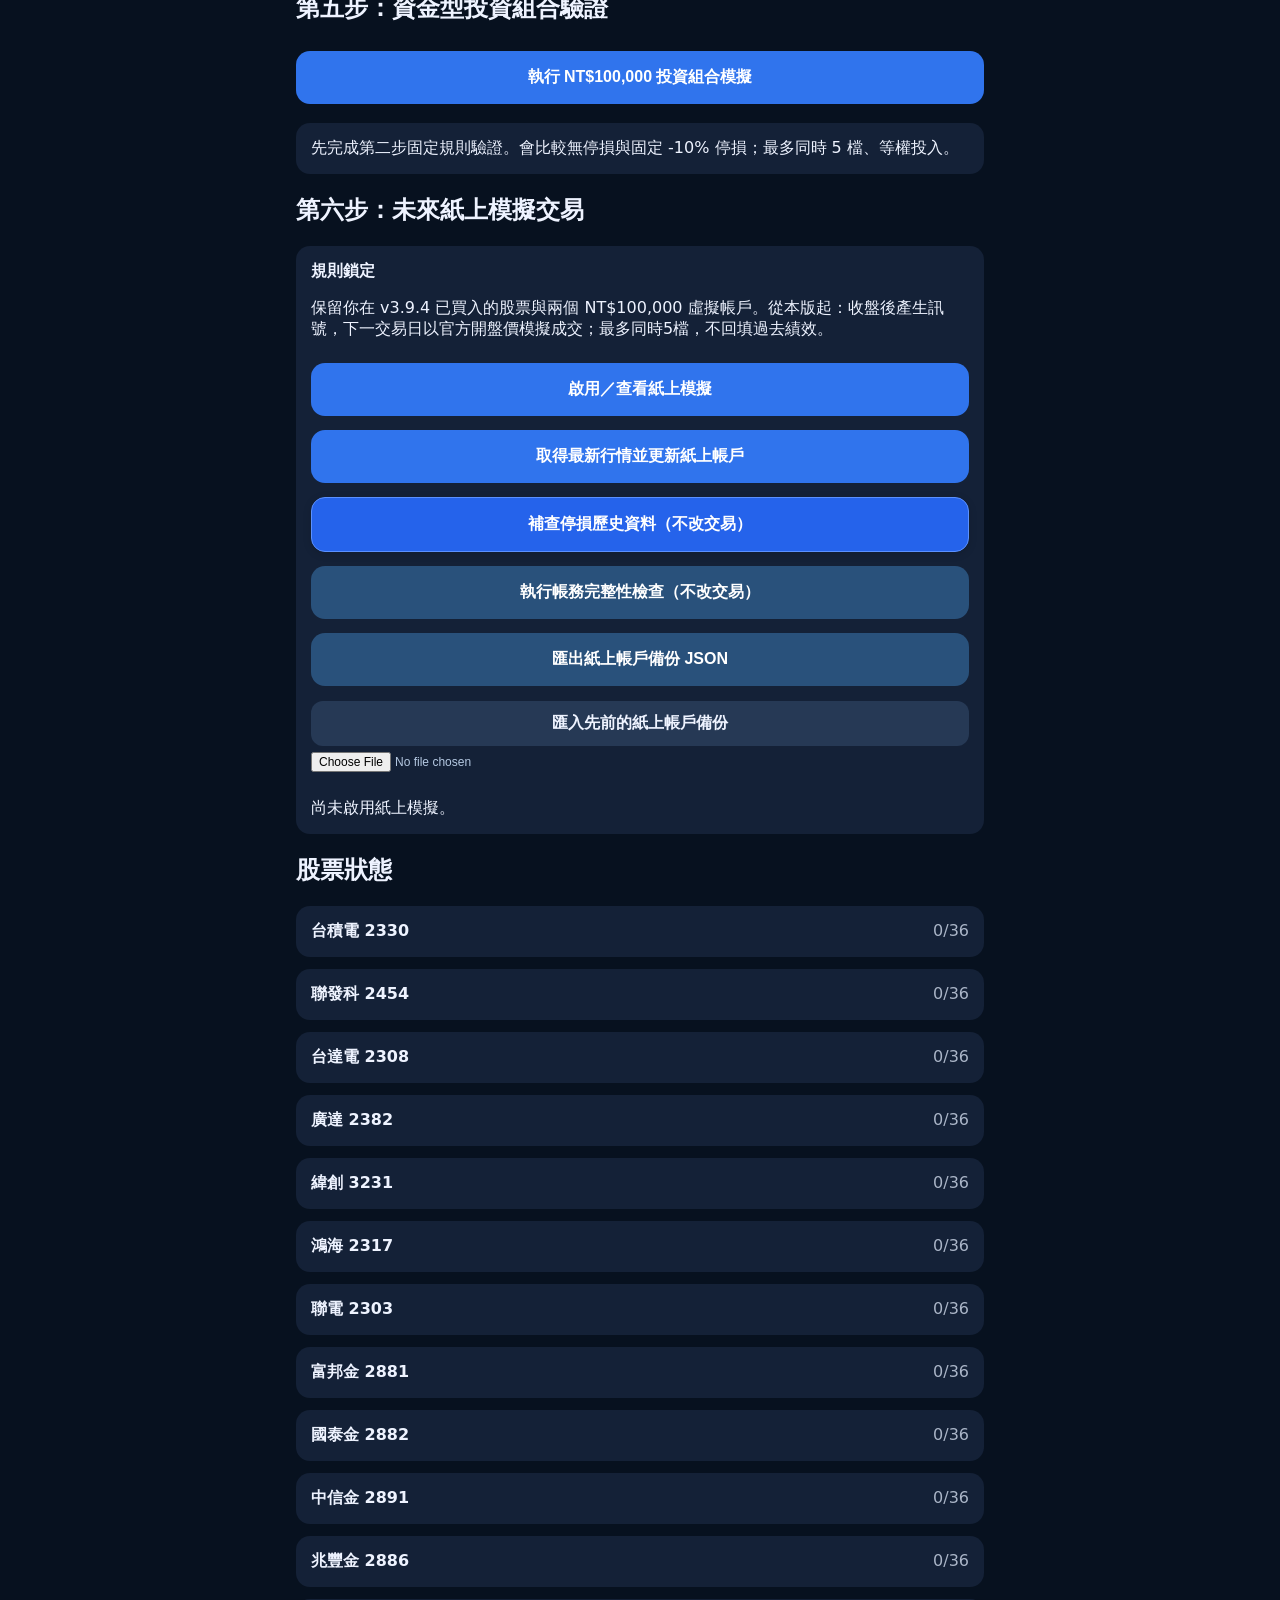
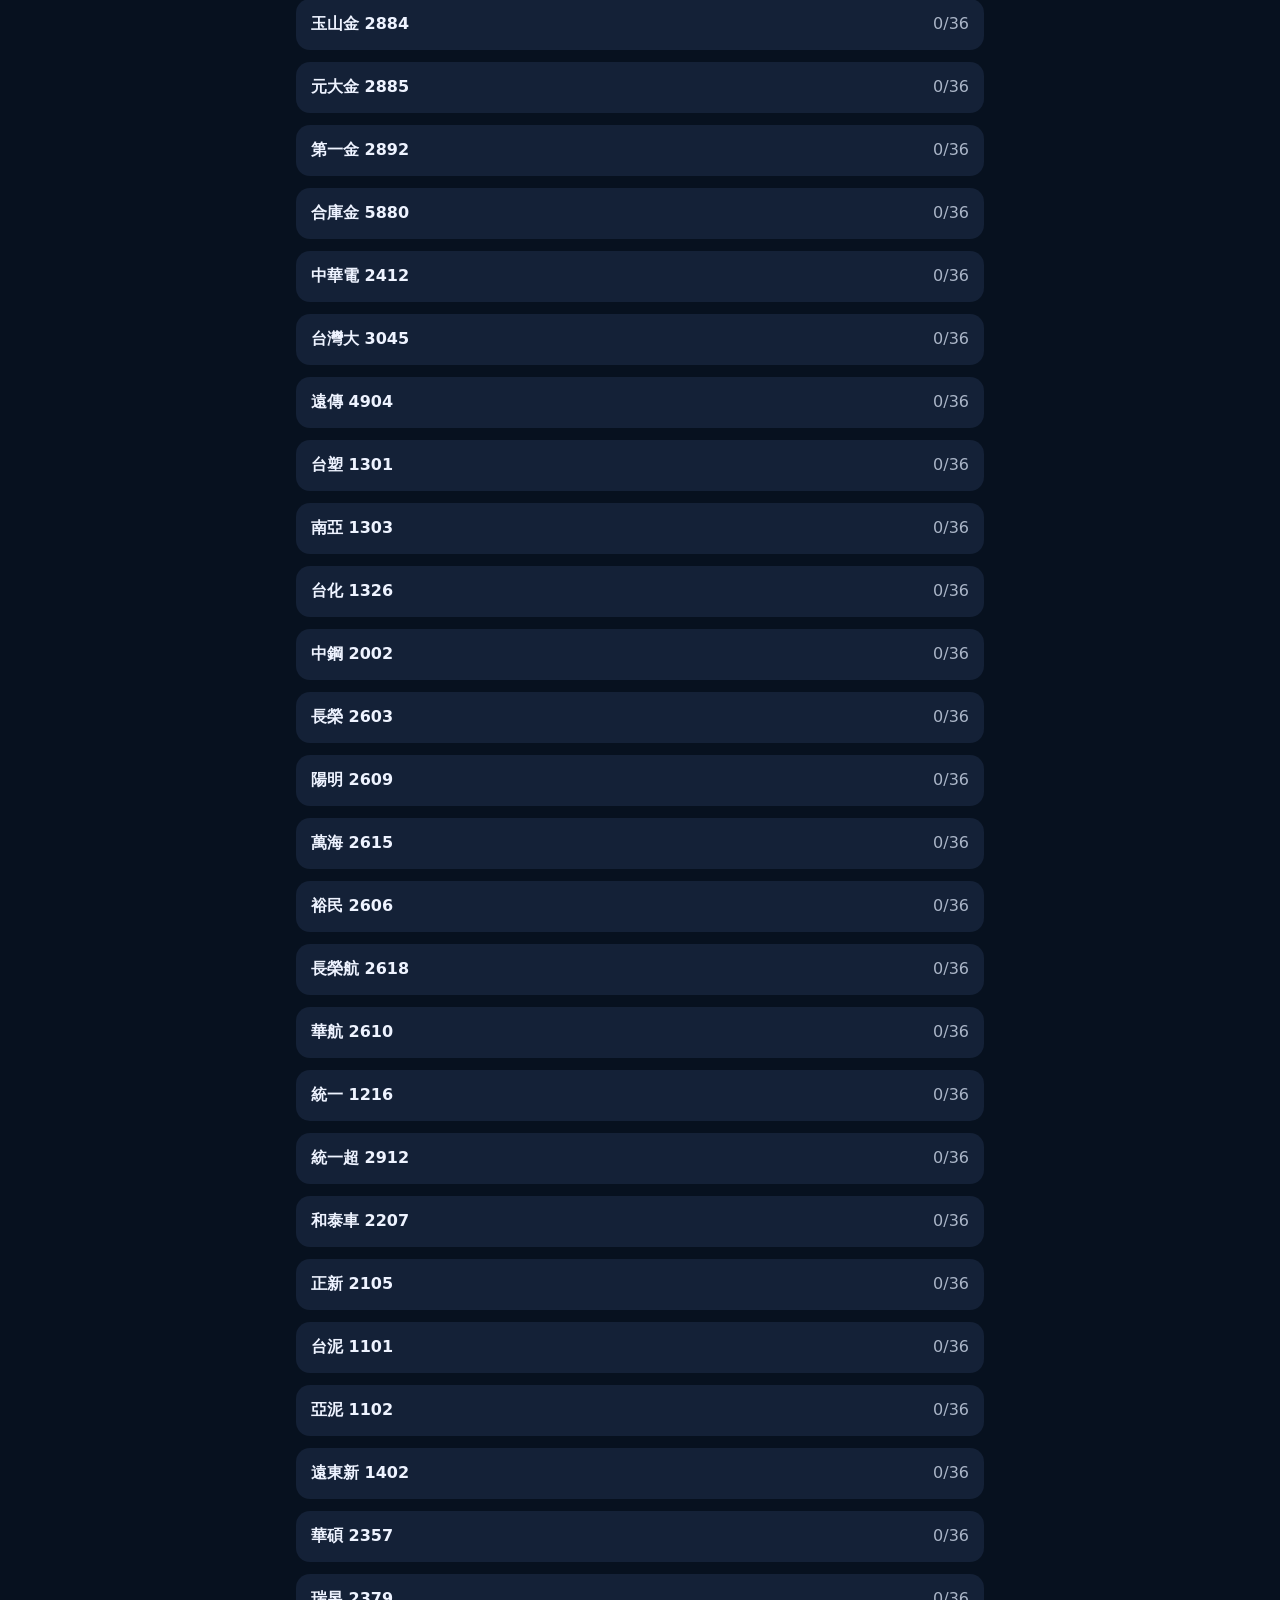
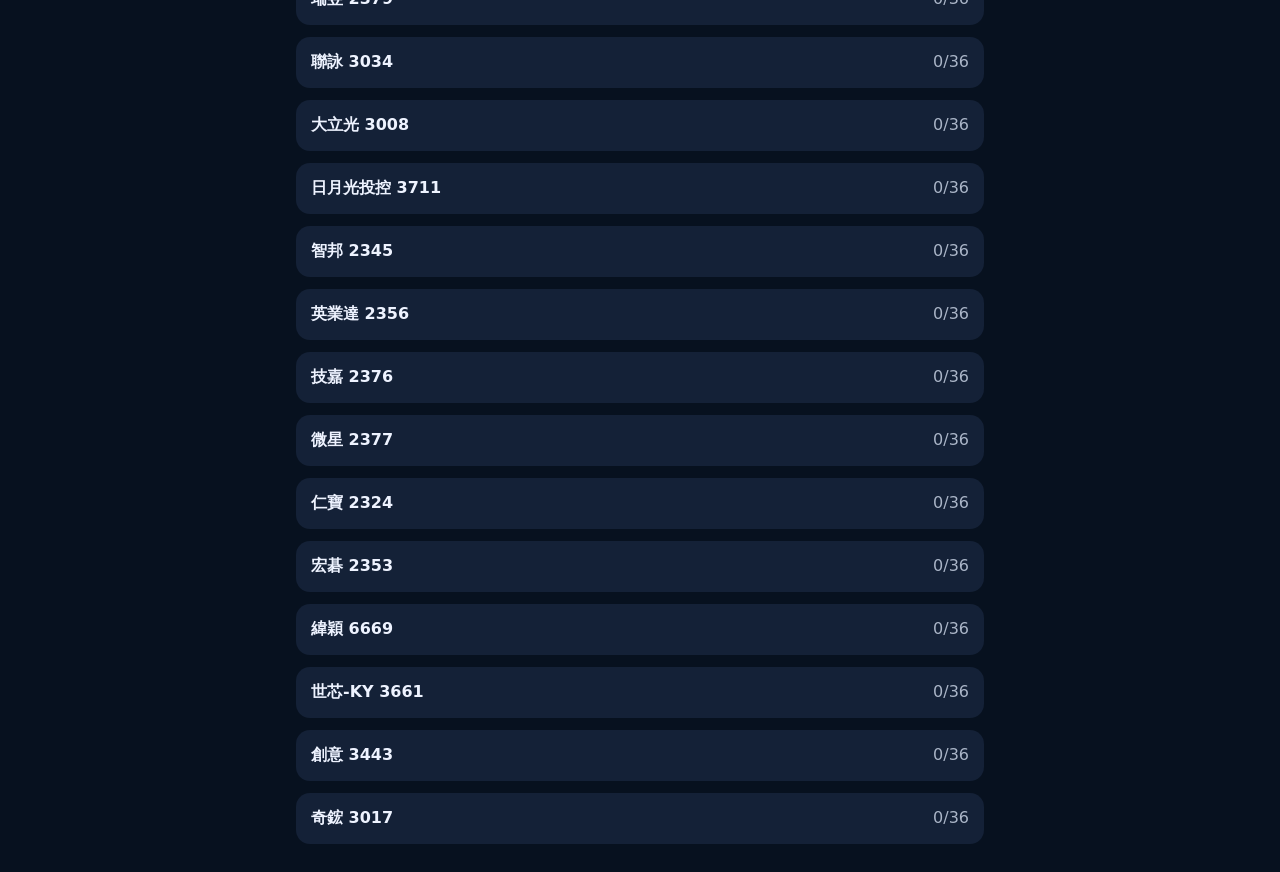
==== commit 8c6083d5: "Add files via upload" ====
--- a/index.html
+++ b/index.html
@@ -1,4 +1,4 @@
-<!doctype html><html lang="zh-Hant"><head><meta charset="utf-8"><meta name="viewport" content="width=device-width,initial-scale=1"><title>SmartStockAI v4.7</title><link rel="stylesheet" href="style.css?v=47"></head><body><header><h1>SmartStockAI <small>v4.7</small></h1><p>50 檔 × 36 月｜紙上交易管理與績效</p></header><main><div class="ok">✓ 程式已載入</div><div class="note"><b>規則鎖定：</b>Strategy 分數 ≥65、持有 20 個交易日、每筆扣簡化往返成本 0.585%。前 70% 為形成期，後 30% 為樣本外，兩段完全使用相同規則。</div><div class="warn">v4.5 保留現有紙上帳戶，新增精確資產對帳；不重設帳戶、不回填過去績效。</div><h2>第一步：取得 36 個月行情</h2><div class="meter"><div id="bar"></div></div><div id="summary"></div><button id="start">開始／繼續下載 50 檔 × 36 月</button><button id="retry">只重試失敗項目</button><button id="stop" class="stop">停止</button><div id="work" class="box">等待操作</div><h2>第二步：樣本外驗證</h2><button id="validate">執行固定規則驗證</button><div id="result" class="box">需先取得足夠行情。</div><h2>第三步：長週期穩定性分析</h2><button id="stability">分析 36 月樣本外穩定性</button><div id="stable" class="box">完成固定規則驗證後可分析。</div><h2>第四步：風控穩健性驗證</h2>
+<!doctype html><html lang="zh-Hant"><head><meta charset="utf-8"><meta name="viewport" content="width=device-width,initial-scale=1"><title>SmartStockAI v4.8</title><link rel="stylesheet" href="style.css?v=48"></head><body><header><h1>SmartStockAI <small>v4.8</small></h1><p>50 檔 × 36 月｜紙上交易管理與績效</p></header><main><div class="ok">✓ 程式已載入</div><div class="note"><b>規則鎖定：</b>Strategy 分數 ≥65、持有 20 個交易日、每筆扣簡化往返成本 0.585%。前 70% 為形成期，後 30% 為樣本外，兩段完全使用相同規則。</div><div class="warn">v4.5 保留現有紙上帳戶，新增精確資產對帳；不重設帳戶、不回填過去績效。</div><h2>第一步：取得 36 個月行情</h2><div class="meter"><div id="bar"></div></div><div id="summary"></div><button id="start">開始／繼續下載 50 檔 × 36 月</button><button id="retry">只重試失敗項目</button><button id="stop" class="stop">停止</button><div id="work" class="box">等待操作</div><h2>第二步：樣本外驗證</h2><button id="validate">執行固定規則驗證</button><div id="result" class="box">需先取得足夠行情。</div><h2>第三步：長週期穩定性分析</h2><button id="stability">分析 36 月樣本外穩定性</button><div id="stable" class="box">完成固定規則驗證後可分析。</div><h2>第四步：風控穩健性驗證</h2>
 <button id="risk">比較 4 種固定風控強度</button>
 <div id="riskResult" class="box">先完成第二步固定規則驗證。v3.7 不用重新下載行情。</div><h2>IndexedDB 行情格式（已確認）</h2>
 <button id="inspectDB">再次檢查原始資料（選用）</button>
@@ -13,8 +13,9 @@
   <button id="paperInit">啟用／查看紙上模擬</button>
   <button id="paperRun">取得最新行情並更新紙上帳戶</button>
 <button id="paperRepair" class="repairAction">補查停損歷史資料（不改交易）</button>
+  <button id="paperIntegrity" class="secondary">執行帳務完整性檢查（不改交易）</button>
   <button id="paperBackup" class="secondary">匯出紙上帳戶備份 JSON</button>
 <label class="restoreLabel" for="paperRestore">匯入先前的紙上帳戶備份</label><input id="paperRestore" type="file" accept="application/json,.json">
   <div id="paperResult">尚未啟用紙上模擬。</div>
 </div>
-<h2>股票狀態</h2><div id="stocks"></div></main><script src="app.js?v=47"></script></body></html>+<h2>股票狀態</h2><div id="stocks"></div></main><script src="app.js?v=48"></script></body></html>
--- a/style.css
+++ b/style.css
@@ -33,3 +33,5 @@
 /* v4.6: make the history-repair action clearly available */
 button.repairAction{background:#2563eb;color:#fff;border:1px solid #5b91ff;font-weight:700;box-shadow:0 2px 8px #0002}
 button.repairAction:disabled{opacity:.72;cursor:wait}
+
+.integrityList{margin-top:12px;display:grid;gap:7px}.integrityList .mini{border:1px solid #29405a;border-radius:9px;padding:9px;background:#0d1b2d}.integrityList .mini b{display:block;margin-bottom:4px}
